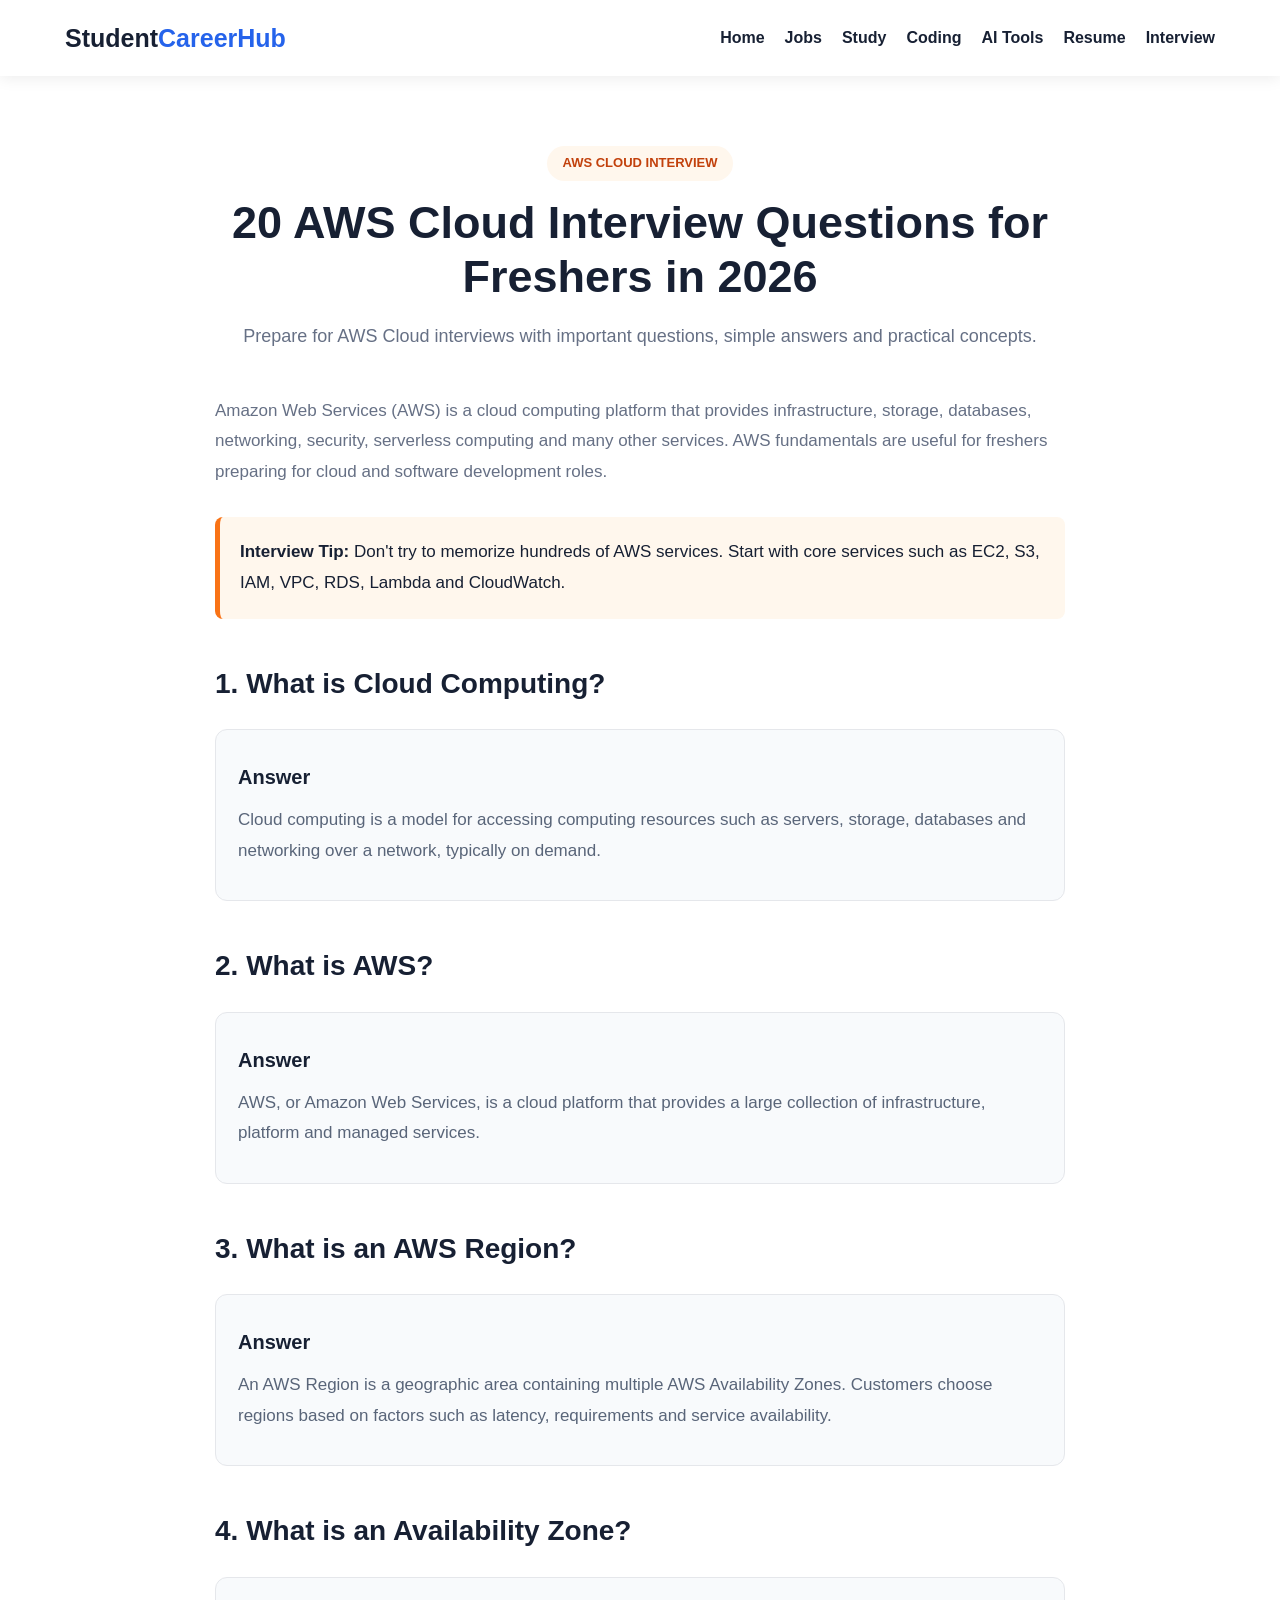
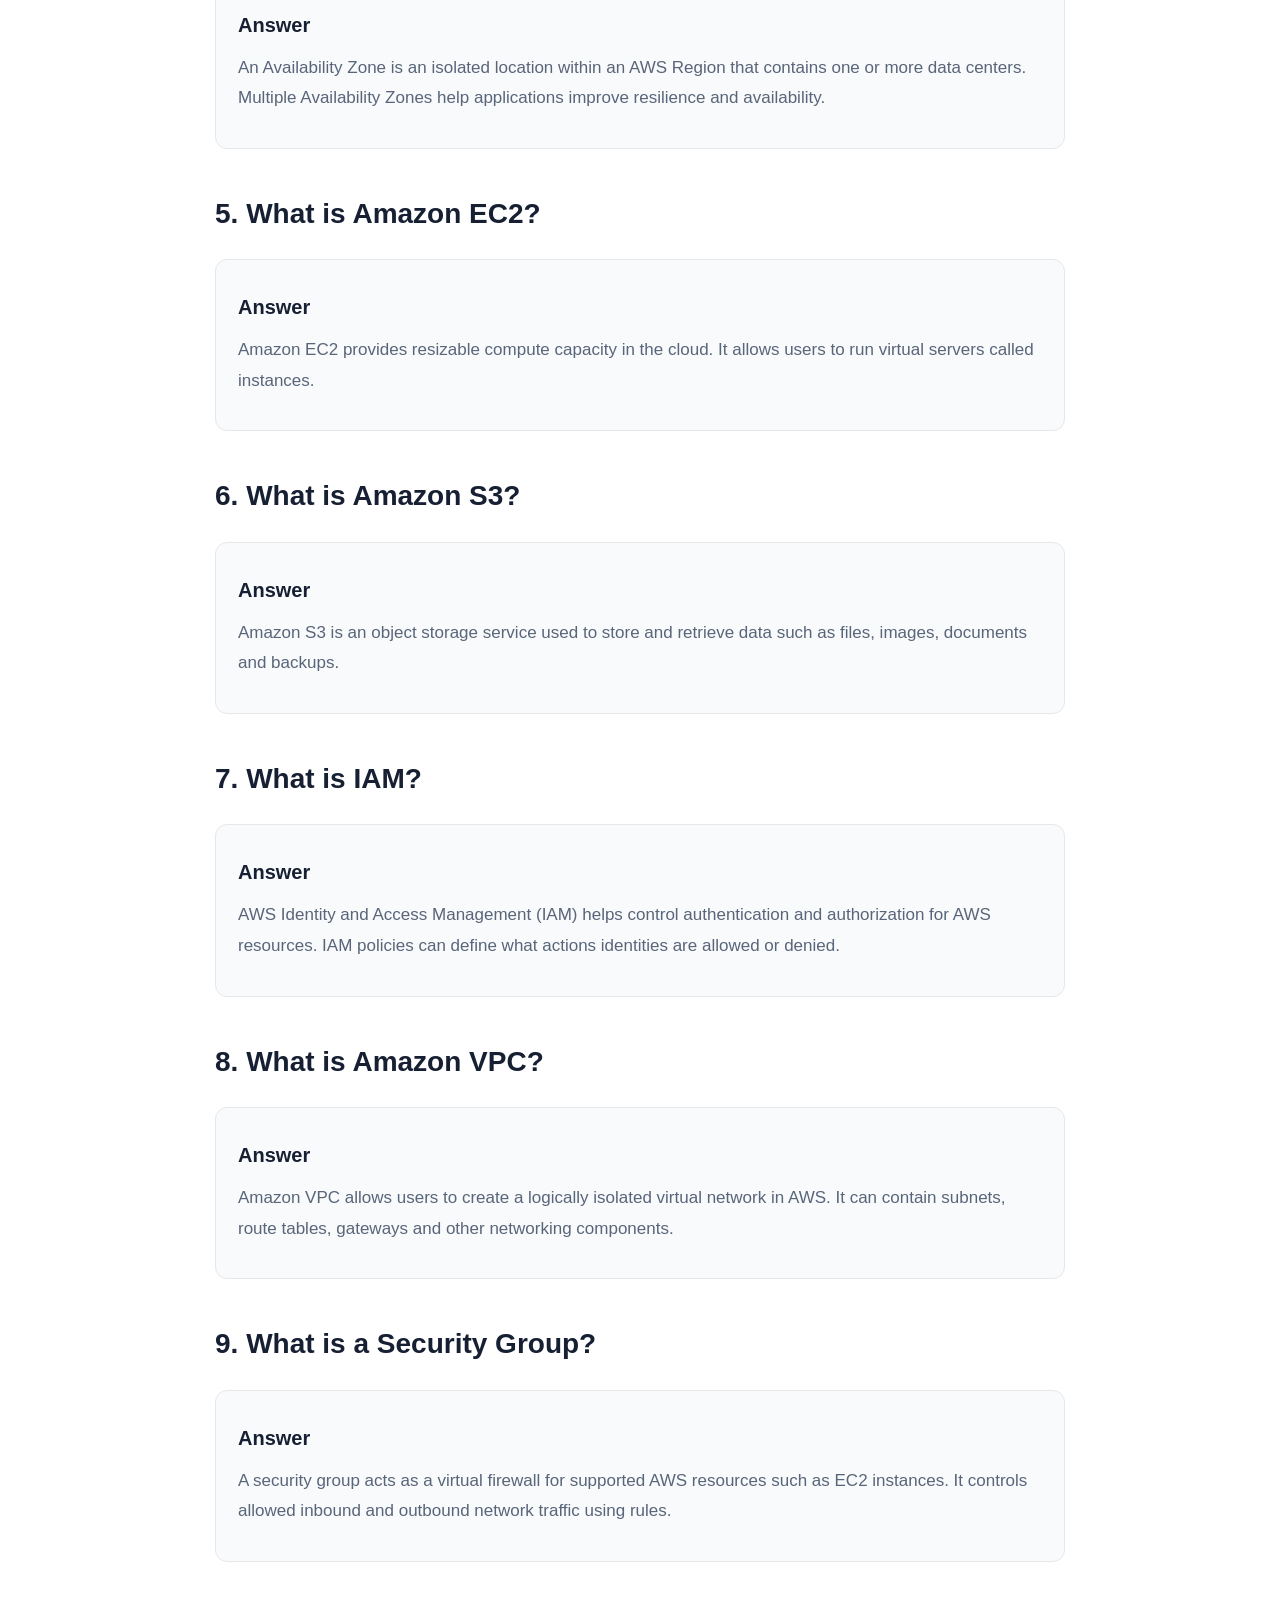
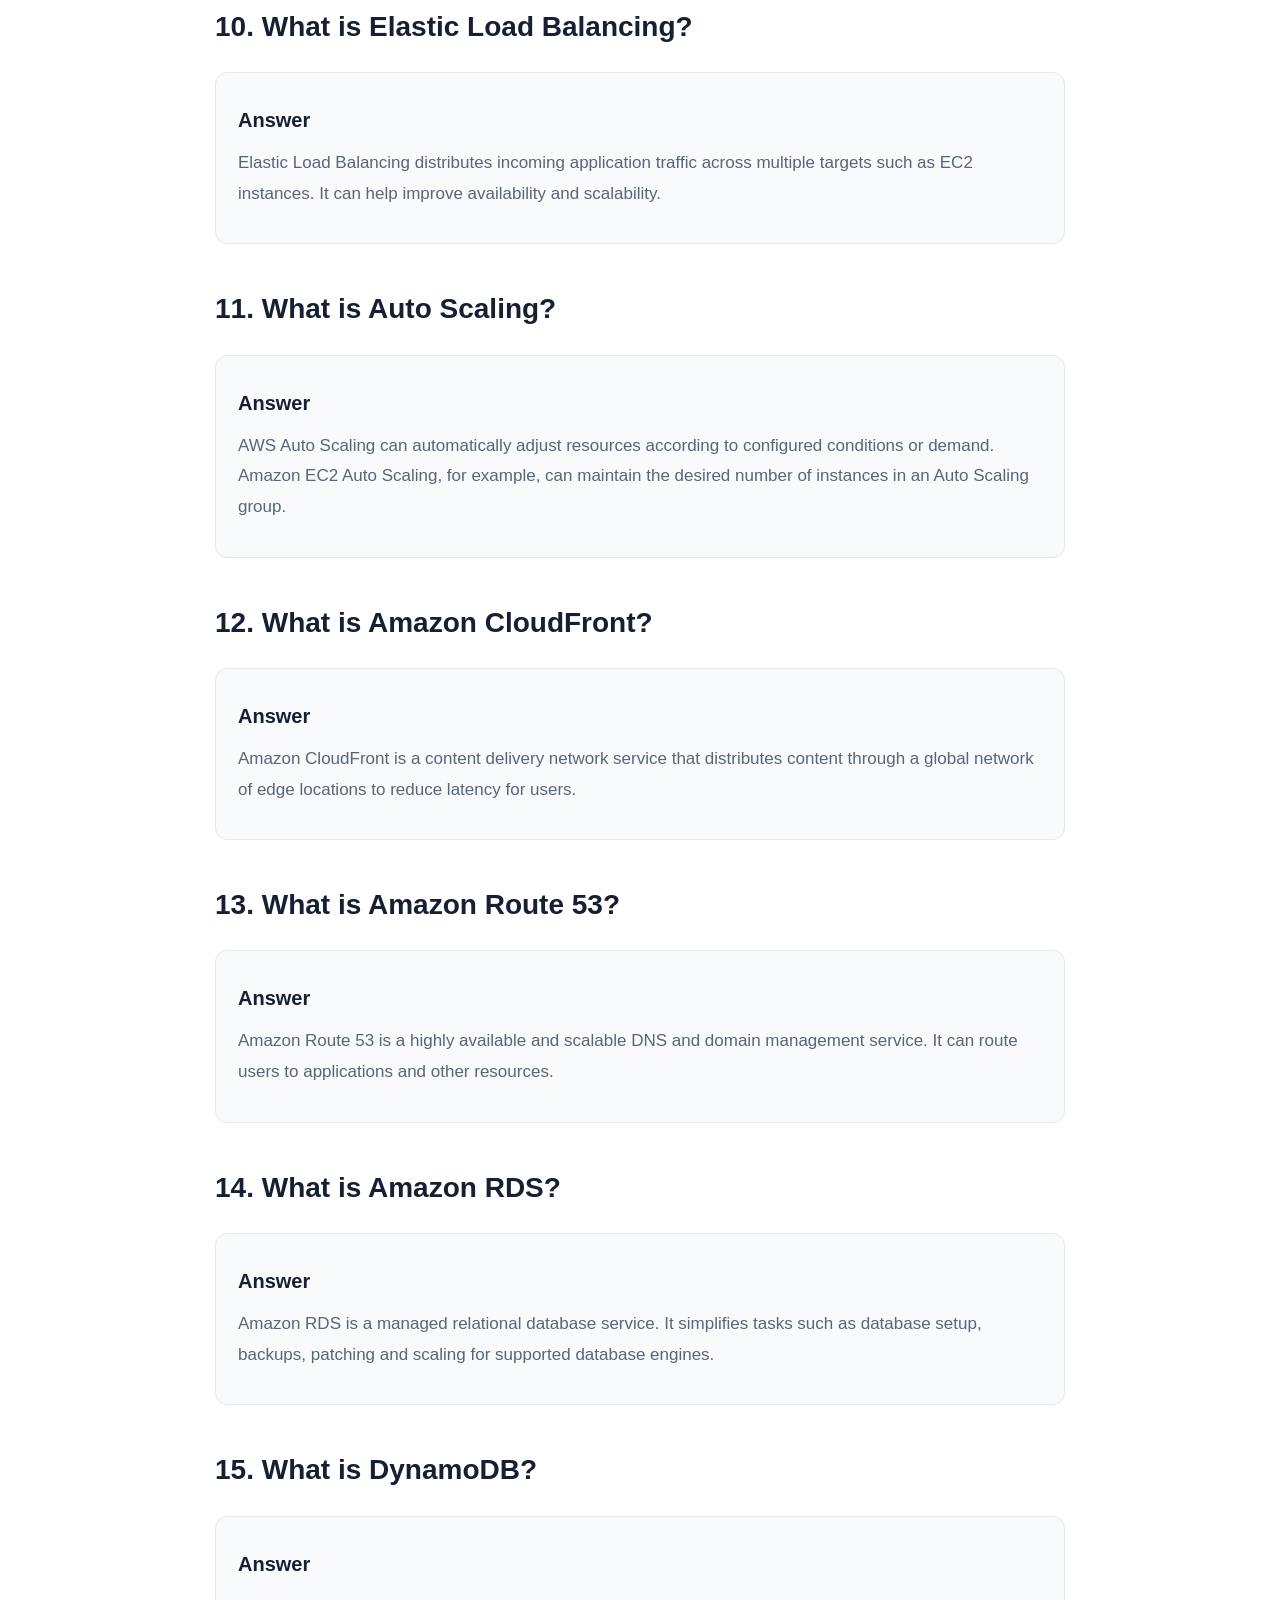
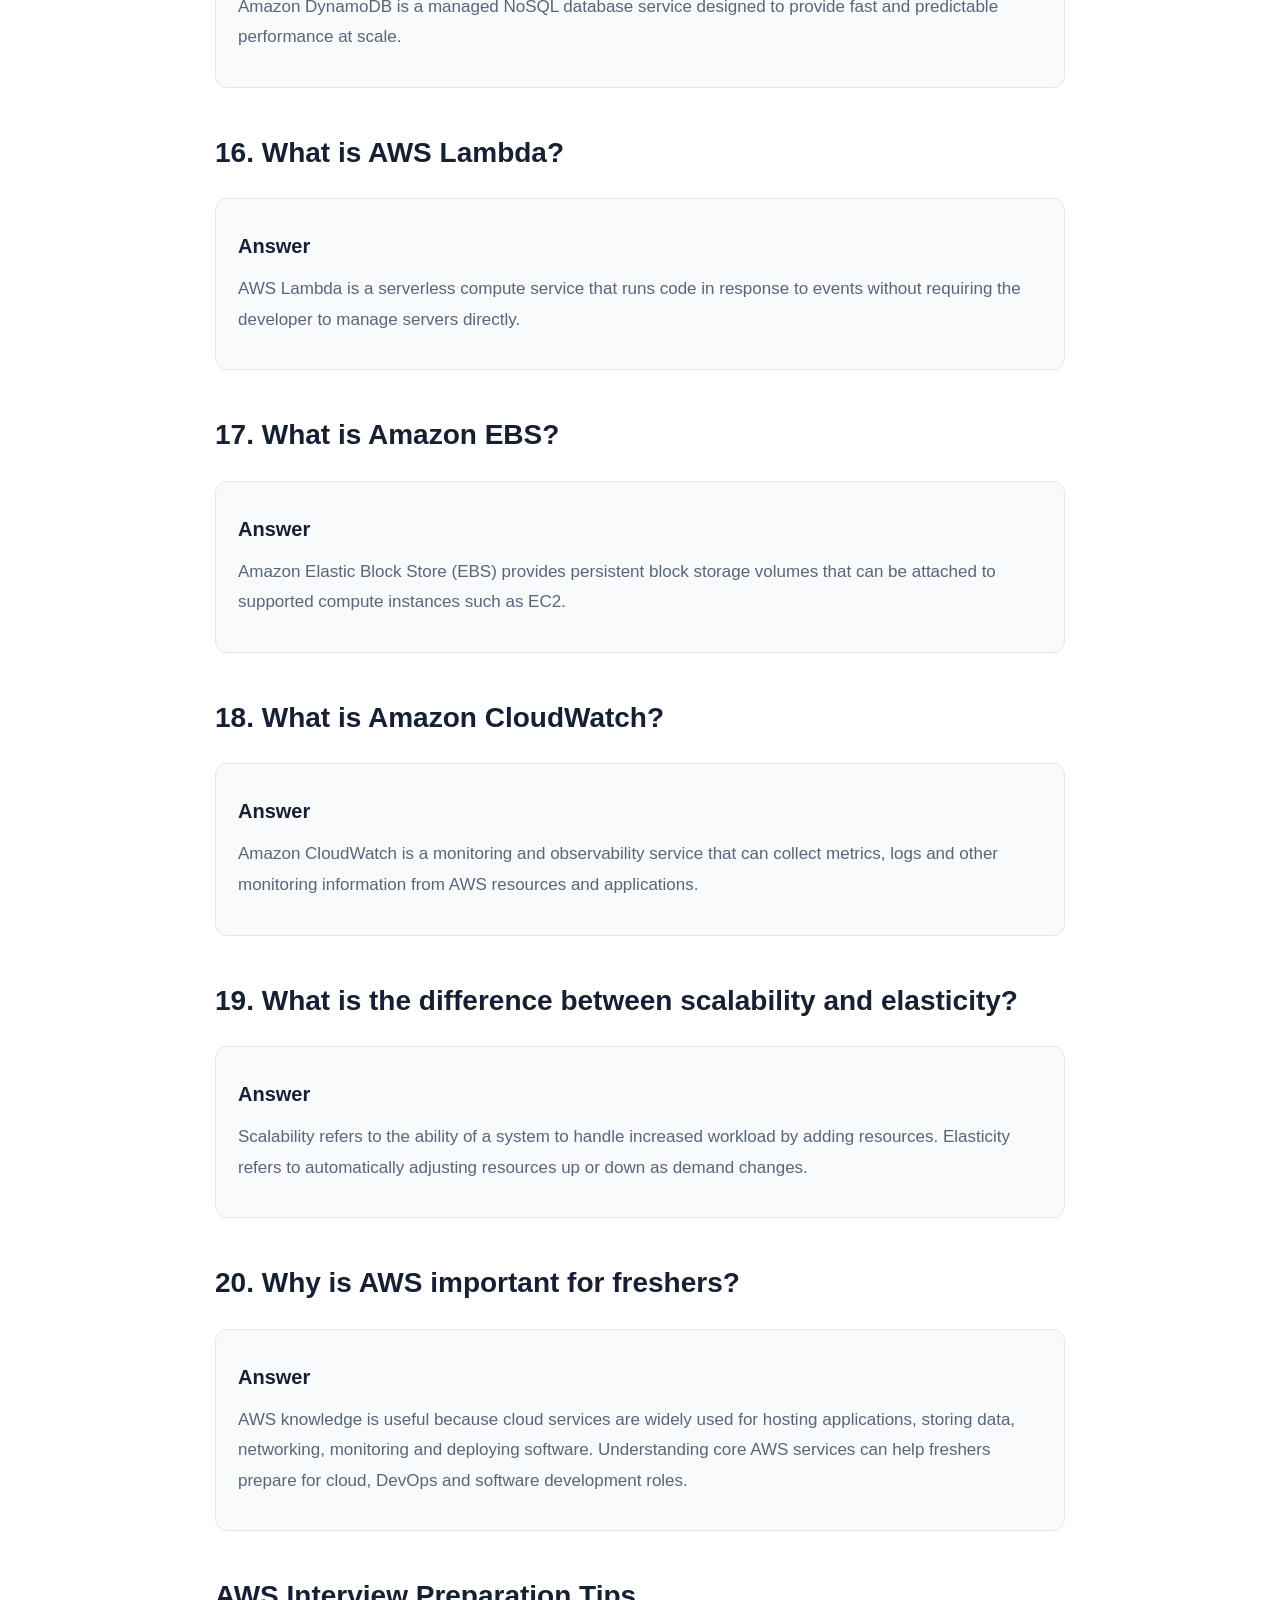
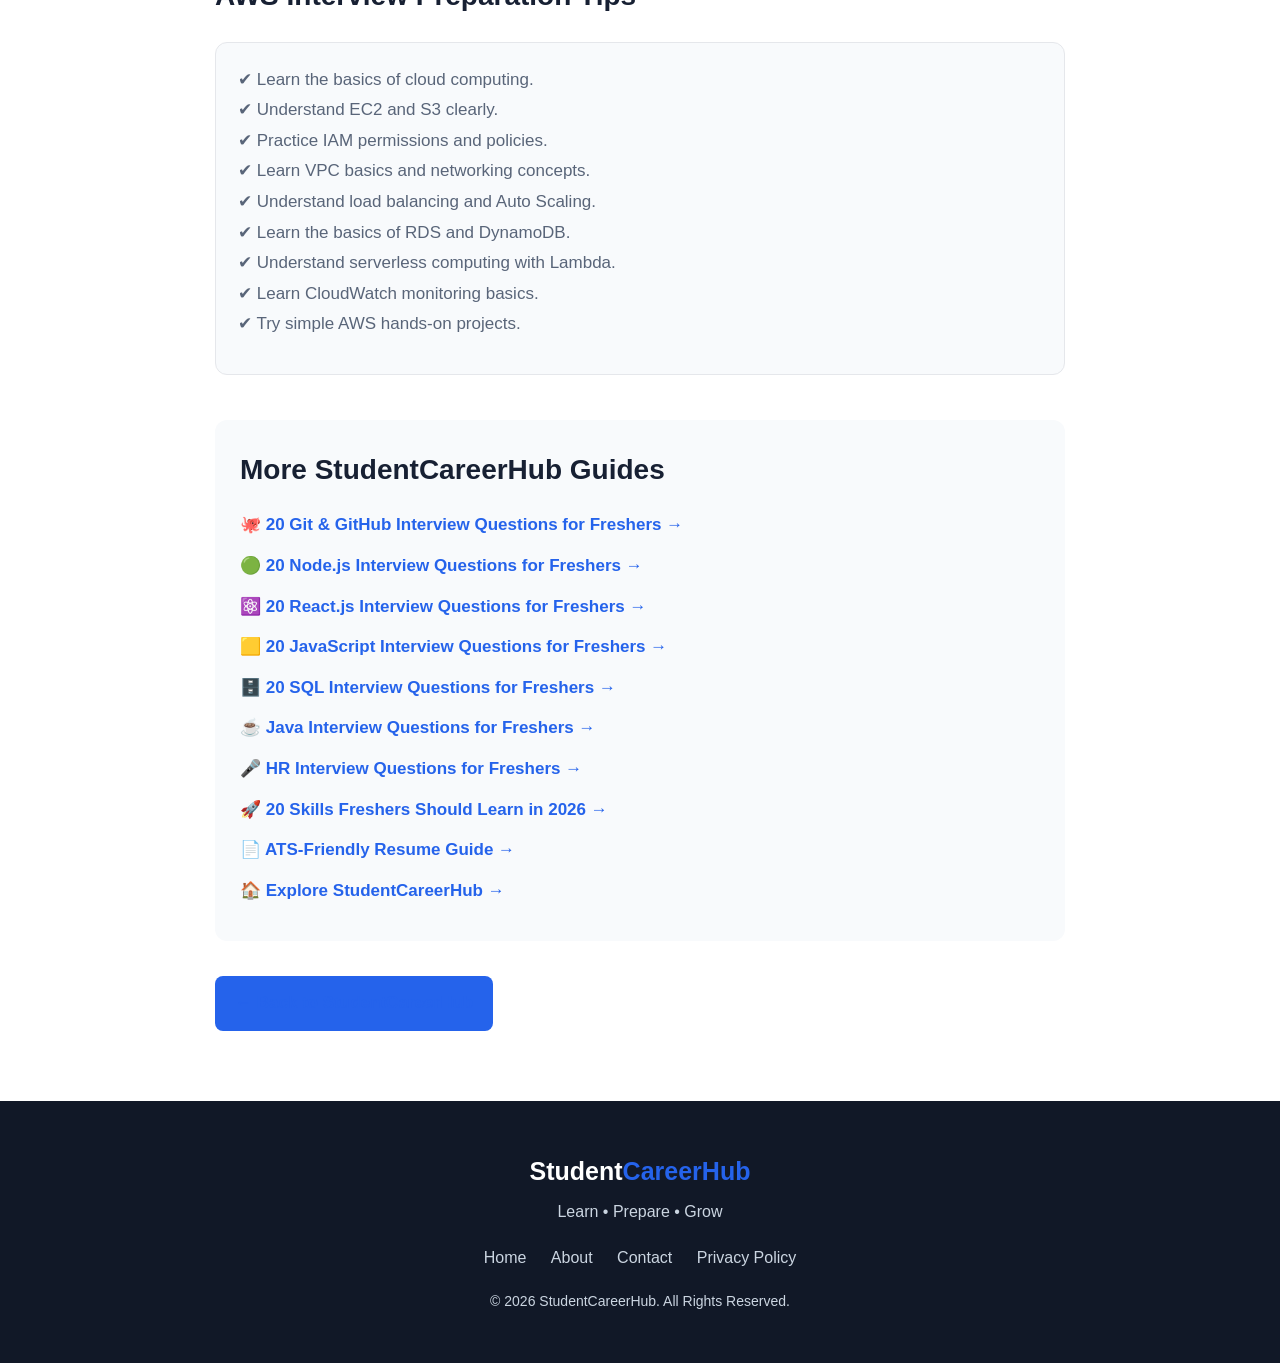
==== aws-cloud-interview-questions-2026.html @ 0cf38ac0 "Add files via upload" ====
<!DOCTYPE html>
<html lang="en">

<head>

    <meta charset="UTF-8">

    <meta name="viewport" content="width=device-width, initial-scale=1.0">

    <title>20 AWS Cloud Interview Questions for Freshers in 2026 | StudentCareerHub</title>

    <meta name="description"
        content="Prepare for AWS Cloud interviews with 20 important AWS interview questions and simple answers for freshers in 2026. Learn EC2, S3, IAM, VPC, Lambda, RDS, CloudWatch and more.">

    <meta name="keywords"
        content="AWS interview questions for freshers, AWS Cloud interview questions 2026, AWS questions and answers, EC2 interview questions, S3 interview questions">

    <meta name="author" content="StudentCareerHub">

    <meta name="robots" content="index, follow">

    <link rel="canonical"
        href="https://dwivediayush662-lang.github.io/studentcareerhub/aws-cloud-interview-questions-2026.html">

    <link rel="stylesheet" href="style.css">

    <style>

        .article-page {
            max-width: 900px;
            margin: auto;
            padding: 70px 25px;
        }

        .article-header {
            text-align: center;
            margin-bottom: 45px;
        }

        .article-category {
            display: inline-block;
            background: #fff7ed;
            color: #c2410c;
            padding: 7px 15px;
            border-radius: 50px;
            font-weight: 700;
            font-size: 13px;
            margin-bottom: 15px;
        }

        .article-header h1 {
            font-size: 45px;
            line-height: 1.2;
            margin-bottom: 18px;
        }

        .article-header p {
            color: #667085;
            font-size: 18px;
        }

        .article-content {
            font-size: 17px;
            line-height: 1.8;
        }

        .article-content h2 {
            font-size: 28px;
            margin-top: 40px;
            margin-bottom: 15px;
        }

        .question {
            background: #f8fafc;
            border: 1px solid #e5e7eb;
            border-radius: 12px;
            padding: 22px;
            margin: 20px 0;
        }

        .question h3 {
            color: #172033;
            margin-bottom: 10px;
        }

        .question p {
            color: #596579;
        }

        .tip-box {
            background: #fff7ed;
            border-left: 5px solid #f97316;
            padding: 20px;
            margin: 30px 0;
            border-radius: 8px;
        }

        .related-links {
            background: #f8fafc;
            padding: 25px;
            border-radius: 12px;
            margin-top: 45px;
        }

        .related-links h2 {
            margin-top: 0;
        }

        .related-links a {
            display: block;
            margin: 10px 0;
            color: #2563eb;
            font-weight: 600;
            text-decoration: none;
        }

        .back-button {
            display: inline-block;
            margin-top: 35px;
            padding: 12px 20px;
            background: #2563eb;
            color: white;
            text-decoration: none;
            border-radius: 8px;
            font-weight: 700;
        }

        @media (max-width: 600px) {

            .article-header h1 {
                font-size: 32px;
            }

            .article-content {
                font-size: 16px;
            }

        }

    </style>

</head>


<body>


<header>

    <nav class="navbar">

        <div class="logo">
            Student<span>CareerHub</span>
        </div>

        <ul class="nav-links">

            <li>
                <a href="index.html">Home</a>
            </li>

            <li>
                <a href="index.html#jobs">Jobs</a>
            </li>

            <li>
                <a href="index.html#study">Study</a>
            </li>

            <li>
                <a href="index.html#coding">Coding</a>
            </li>

            <li>
                <a href="index.html#ai">AI Tools</a>
            </li>

            <li>
                <a href="index.html#resume">Resume</a>
            </li>

            <li>
                <a href="index.html#interview">Interview</a>
            </li>

        </ul>

    </nav>

</header>



<main class="article-page">


    <div class="article-header">

        <span class="article-category">
            AWS CLOUD INTERVIEW
        </span>

        <h1>
            20 AWS Cloud Interview Questions for Freshers in 2026
        </h1>

        <p>
            Prepare for AWS Cloud interviews with important
            questions, simple answers and practical concepts.
        </p>

    </div>



    <div class="article-content">


        <p>
            Amazon Web Services (AWS) is a cloud computing platform
            that provides infrastructure, storage, databases,
            networking, security, serverless computing and many
            other services. AWS fundamentals are useful for freshers
            preparing for cloud and software development roles.
        </p>


        <div class="tip-box">

            <strong>Interview Tip:</strong>

            Don't try to memorize hundreds of AWS services.
            Start with core services such as EC2, S3, IAM, VPC,
            RDS, Lambda and CloudWatch.

        </div>



        <h2>1. What is Cloud Computing?</h2>

        <div class="question">

            <h3>Answer</h3>

            <p>
                Cloud computing is a model for accessing computing
                resources such as servers, storage, databases and
                networking over a network, typically on demand.
            </p>

        </div>



        <h2>2. What is AWS?</h2>

        <div class="question">

            <h3>Answer</h3>

            <p>
                AWS, or Amazon Web Services, is a cloud platform
                that provides a large collection of infrastructure,
                platform and managed services.
            </p>

        </div>



        <h2>3. What is an AWS Region?</h2>

        <div class="question">

            <h3>Answer</h3>

            <p>
                An AWS Region is a geographic area containing
                multiple AWS Availability Zones. Customers choose
                regions based on factors such as latency,
                requirements and service availability.
            </p>

        </div>



        <h2>4. What is an Availability Zone?</h2>

        <div class="question">

            <h3>Answer</h3>

            <p>
                An Availability Zone is an isolated location within
                an AWS Region that contains one or more data centers.
                Multiple Availability Zones help applications improve
                resilience and availability.
            </p>

        </div>



        <h2>5. What is Amazon EC2?</h2>

        <div class="question">

            <h3>Answer</h3>

            <p>
                Amazon EC2 provides resizable compute capacity in
                the cloud. It allows users to run virtual servers
                called instances.
            </p>

        </div>



        <h2>6. What is Amazon S3?</h2>

        <div class="question">

            <h3>Answer</h3>

            <p>
                Amazon S3 is an object storage service used to store
                and retrieve data such as files, images, documents
                and backups.
            </p>

        </div>



        <h2>7. What is IAM?</h2>

        <div class="question">

            <h3>Answer</h3>

            <p>
                AWS Identity and Access Management (IAM) helps
                control authentication and authorization for AWS
                resources. IAM policies can define what actions
                identities are allowed or denied.
            </p>

        </div>



        <h2>8. What is Amazon VPC?</h2>

        <div class="question">

            <h3>Answer</h3>

            <p>
                Amazon VPC allows users to create a logically
                isolated virtual network in AWS. It can contain
                subnets, route tables, gateways and other networking
                components.
            </p>

        </div>



        <h2>9. What is a Security Group?</h2>

        <div class="question">

            <h3>Answer</h3>

            <p>
                A security group acts as a virtual firewall for
                supported AWS resources such as EC2 instances.
                It controls allowed inbound and outbound network
                traffic using rules.
            </p>

        </div>



        <h2>10. What is Elastic Load Balancing?</h2>

        <div class="question">

            <h3>Answer</h3>

            <p>
                Elastic Load Balancing distributes incoming
                application traffic across multiple targets such
                as EC2 instances. It can help improve availability
                and scalability.
            </p>

        </div>



        <h2>11. What is Auto Scaling?</h2>

        <div class="question">

            <h3>Answer</h3>

            <p>
                AWS Auto Scaling can automatically adjust resources
                according to configured conditions or demand.
                Amazon EC2 Auto Scaling, for example, can maintain
                the desired number of instances in an Auto Scaling
                group.
            </p>

        </div>



        <h2>12. What is Amazon CloudFront?</h2>

        <div class="question">

            <h3>Answer</h3>

            <p>
                Amazon CloudFront is a content delivery network
                service that distributes content through a global
                network of edge locations to reduce latency for
                users.
            </p>

        </div>



        <h2>13. What is Amazon Route 53?</h2>

        <div class="question">

            <h3>Answer</h3>

            <p>
                Amazon Route 53 is a highly available and scalable
                DNS and domain management service. It can route
                users to applications and other resources.
            </p>

        </div>



        <h2>14. What is Amazon RDS?</h2>

        <div class="question">

            <h3>Answer</h3>

            <p>
                Amazon RDS is a managed relational database service.
                It simplifies tasks such as database setup,
                backups, patching and scaling for supported database
                engines.
            </p>

        </div>



        <h2>15. What is DynamoDB?</h2>

        <div class="question">

            <h3>Answer</h3>

            <p>
                Amazon DynamoDB is a managed NoSQL database service
                designed to provide fast and predictable performance
                at scale.
            </p>

        </div>



        <h2>16. What is AWS Lambda?</h2>

        <div class="question">

            <h3>Answer</h3>

            <p>
                AWS Lambda is a serverless compute service that runs
                code in response to events without requiring the
                developer to manage servers directly.
            </p>

        </div>



        <h2>17. What is Amazon EBS?</h2>

        <div class="question">

            <h3>Answer</h3>

            <p>
                Amazon Elastic Block Store (EBS) provides persistent
                block storage volumes that can be attached to
                supported compute instances such as EC2.
            </p>

        </div>



        <h2>18. What is Amazon CloudWatch?</h2>

        <div class="question">

            <h3>Answer</h3>

            <p>
                Amazon CloudWatch is a monitoring and observability
                service that can collect metrics, logs and other
                monitoring information from AWS resources and
                applications.
            </p>

        </div>



        <h2>19. What is the difference between scalability and elasticity?</h2>

        <div class="question">

            <h3>Answer</h3>

            <p>
                Scalability refers to the ability of a system to
                handle increased workload by adding resources.
                Elasticity refers to automatically adjusting
                resources up or down as demand changes.
            </p>

        </div>



        <h2>20. Why is AWS important for freshers?</h2>

        <div class="question">

            <h3>Answer</h3>

            <p>
                AWS knowledge is useful because cloud services are
                widely used for hosting applications, storing data,
                networking, monitoring and deploying software.
                Understanding core AWS services can help freshers
                prepare for cloud, DevOps and software development
                roles.
            </p>

        </div>



        <h2>AWS Interview Preparation Tips</h2>

        <div class="question">

            <p>
                ✔ Learn the basics of cloud computing.<br>
                ✔ Understand EC2 and S3 clearly.<br>
                ✔ Practice IAM permissions and policies.<br>
                ✔ Learn VPC basics and networking concepts.<br>
                ✔ Understand load balancing and Auto Scaling.<br>
                ✔ Learn the basics of RDS and DynamoDB.<br>
                ✔ Understand serverless computing with Lambda.<br>
                ✔ Learn CloudWatch monitoring basics.<br>
                ✔ Try simple AWS hands-on projects.
            </p>

        </div>



        <div class="related-links">

            <h2>More StudentCareerHub Guides</h2>

            <a href="git-github-interview-questions-2026.html">
                🐙 20 Git & GitHub Interview Questions for Freshers →
            </a>

            <a href="nodejs-interview-questions-2026.html">
                🟢 20 Node.js Interview Questions for Freshers →
            </a>

            <a href="reactjs-interview-questions-2026.html">
                ⚛️ 20 React.js Interview Questions for Freshers →
            </a>

            <a href="javascript-interview-questions-2026.html">
                🟨 20 JavaScript Interview Questions for Freshers →
            </a>

            <a href="sql-interview-questions-2026.html">
                🗄️ 20 SQL Interview Questions for Freshers →
            </a>

            <a href="java-interview-questions.html">
                ☕ Java Interview Questions for Freshers →
            </a>

            <a href="hr-interview-questions.html">
                🎤 HR Interview Questions for Freshers →
            </a>

            <a href="skills-for-freshers-2026.html">
                🚀 20 Skills Freshers Should Learn in 2026 →
            </a>

            <a href="ats-friendly-resume.html">
                📄 ATS-Friendly Resume Guide →
            </a>

            <a href="index.html">
                🏠 Explore StudentCareerHub →
            </a>

        </div>



        <a href="index.html" class="back-button">
            ← Back to StudentCareerHub
        </a>


    </div>

</main>



<footer>

    <div class="footer-logo">
        Student<span>CareerHub</span>
    </div>

    <p>
        Learn • Prepare • Grow
    </p>

    <div class="footer-links">

        <a href="index.html">Home</a>

        <a href="#">About</a>

        <a href="#">Contact</a>

        <a href="#">Privacy Policy</a>

    </div>

    <p class="copyright">
        © 2026 StudentCareerHub. All Rights Reserved.
    </p>

</footer>


</body>

</html>
---- style.css ----
* {
    margin: 0;
    padding: 0;
    box-sizing: border-box;
}

html {
    scroll-behavior: smooth;
}

body {
    font-family: Arial, Helvetica, sans-serif;
    color: #172033;
    background: #ffffff;
    line-height: 1.6;
}


/* ================= NAVBAR ================= */

header {
    position: sticky;
    top: 0;
    z-index: 1000;

    background: #ffffff;

    box-shadow: 0 2px 15px rgba(0, 0, 0, 0.08);
}

.navbar {
    max-width: 1200px;
    margin: auto;

    padding: 18px 25px;

    display: flex;
    justify-content: space-between;
    align-items: center;
}

.logo {
    font-size: 25px;
    font-weight: 800;
}

.logo span,
.footer-logo span {
    color: #2563eb;
}

.nav-links {
    display: flex;
    list-style: none;
    gap: 20px;
}

.nav-links a {
    text-decoration: none;
    color: #172033;
    font-weight: 600;

    transition: 0.3s;
}

.nav-links a:hover {
    color: #2563eb;
}


/* ================= HERO ================= */

.hero {
    min-height: 650px;

    display: flex;
    justify-content: center;
    align-items: center;

    text-align: center;

    padding: 80px 20px;

    background:
        linear-gradient(
            135deg,
            #eff6ff,
            #ffffff,
            #eef2ff
        );
}

.hero-content {
    max-width: 850px;
}

.badge {
    display: inline-block;

    padding: 8px 16px;

    border-radius: 50px;

    background: #dbeafe;

    color: #1d4ed8;

    font-weight: 700;

    margin-bottom: 20px;
}

.hero h1 {
    font-size: 60px;
    line-height: 1.1;

    margin-bottom: 25px;
}

.hero h1 span {
    color: #2563eb;
}

.hero-content > p {
    font-size: 19px;

    color: #5f6b7a;

    max-width: 700px;

    margin: auto;
}


/* ================= SEARCH ================= */

.search-box {
    max-width: 650px;

    margin: 35px auto 20px;

    display: flex;

    background: white;

    padding: 7px;

    border-radius: 10px;

    box-shadow: 0 10px 30px rgba(0, 0, 0, 0.1);
}

.search-box input {
    flex: 1;

    border: none;

    outline: none;

    padding: 15px;

    font-size: 16px;
}

.search-box button {
    border: none;

    background: #2563eb;

    color: white;

    padding: 0 22px;

    border-radius: 7px;

    font-weight: 700;

    cursor: pointer;
}


/* ================= BUTTONS ================= */

.hero-buttons {
    margin-top: 20px;
}

.btn {
    display: inline-block;

    padding: 14px 25px;

    margin: 5px;

    border-radius: 8px;

    text-decoration: none;

    font-weight: 700;
}

.primary {
    background: #2563eb;
    color: white;
}

.secondary {
    border: 2px solid #2563eb;
    color: #2563eb;
}


/* ================= CATEGORIES ================= */

.categories {
    max-width: 1200px;

    margin: auto;

    padding: 80px 25px;
}

.categories h2,
.section-heading h2 {
    font-size: 36px;

    margin-bottom: 10px;
}

.section-description,
.section-heading p {
    color: #667085;

    margin-bottom: 40px;
}

.category-grid {
    display: grid;

    grid-template-columns: repeat(3, 1fr);

    gap: 25px;
}

.category-card {
    padding: 30px;

    border: 1px solid #e5e7eb;

    border-radius: 15px;

    background: white;

    transition: 0.3s;
}

.category-card:hover {
    transform: translateY(-7px);

    box-shadow:
        0 15px 35px rgba(0, 0, 0, 0.08);
}

.icon {
    font-size: 42px;

    margin-bottom: 15px;
}

.category-card h3 {
    font-size: 21px;

    margin-bottom: 10px;
}

.category-card p {
    color: #667085;

    margin-bottom: 15px;
}

.category-card a,
.article-content a {
    color: #2563eb;

    text-decoration: none;

    font-weight: 700;
}


/* ================= ARTICLES ================= */

.latest {
    padding: 80px 25px;

    background: #f8fafc;
}

.section-heading {
    text-align: center;

    max-width: 800px;

    margin: auto;
}

.article-grid {
    max-width: 1100px;

    margin: 40px auto 0;

    display: grid;

    grid-template-columns: repeat(2, 1fr);

    gap: 25px;
}

.article-card {
    display: flex;

    gap: 20px;

    padding: 25px;

    background: white;

    border: 1px solid #e5e7eb;

    border-radius: 14px;

    transition: 0.3s;
}

.article-card:hover {
    transform: translateY(-5px);

    box-shadow: 0 12px 30px rgba(0, 0, 0, 0.08);
}

.article-icon {
    font-size: 40px;
}

.article-content span {
    font-size: 12px;

    font-weight: 800;

    color: #2563eb;
}

.article-content h3 {
    margin: 7px 0;

    font-size: 20px;
}

.article-content p {
    color: #667085;

    margin-bottom: 12px;
}


/* ================= CONTENT ================= */

.content-section {
    min-height: 300px;

    padding: 80px 25px;

    display: flex;

    align-items: center;

    justify-content: center;
}

.content-section.light {
    background: #f8fafc;
}


/* ================= FOOTER ================= */

footer {
    background: #111827;

    color: white;

    text-align: center;

    padding: 50px 20px;
}

.footer-logo {
    font-size: 25px;

    font-weight: 800;

    margin-bottom: 8px;
}

footer p {
    color: #cbd5e1;
}

.footer-links {
    margin: 20px 0;
}

.footer-links a {
    color: #cbd5e1;

    text-decoration: none;

    margin: 0 10px;
}

.footer-links a:hover {
    color: white;
}

.copyright {
    font-size: 14px;
}


/* ================= MOBILE ================= */

@media (max-width: 900px) {

    .nav-links {
        display: none;
    }

    .hero h1 {
        font-size: 45px;
    }

    .category-grid {
        grid-template-columns: repeat(2, 1fr);
    }

    .article-grid {
        grid-template-columns: 1fr;
    }
}


@media (max-width: 600px) {

    .hero {
        min-height: 600px;
    }

    .hero h1 {
        font-size: 36px;
    }

    .hero-content > p {
        font-size: 16px;
    }

    .search-box {
        flex-direction: column;

        gap: 5px;
    }

    .search-box button {
        padding: 14px;
    }

    .category-grid {
        grid-template-columns: 1fr;
    }

    .categories h2,
    .section-heading h2 {
        font-size: 29px;
    }

    .article-card {
        flex-direction: column;
    }

    .footer-links a {
        display: block;

        margin: 8px;
    }
}
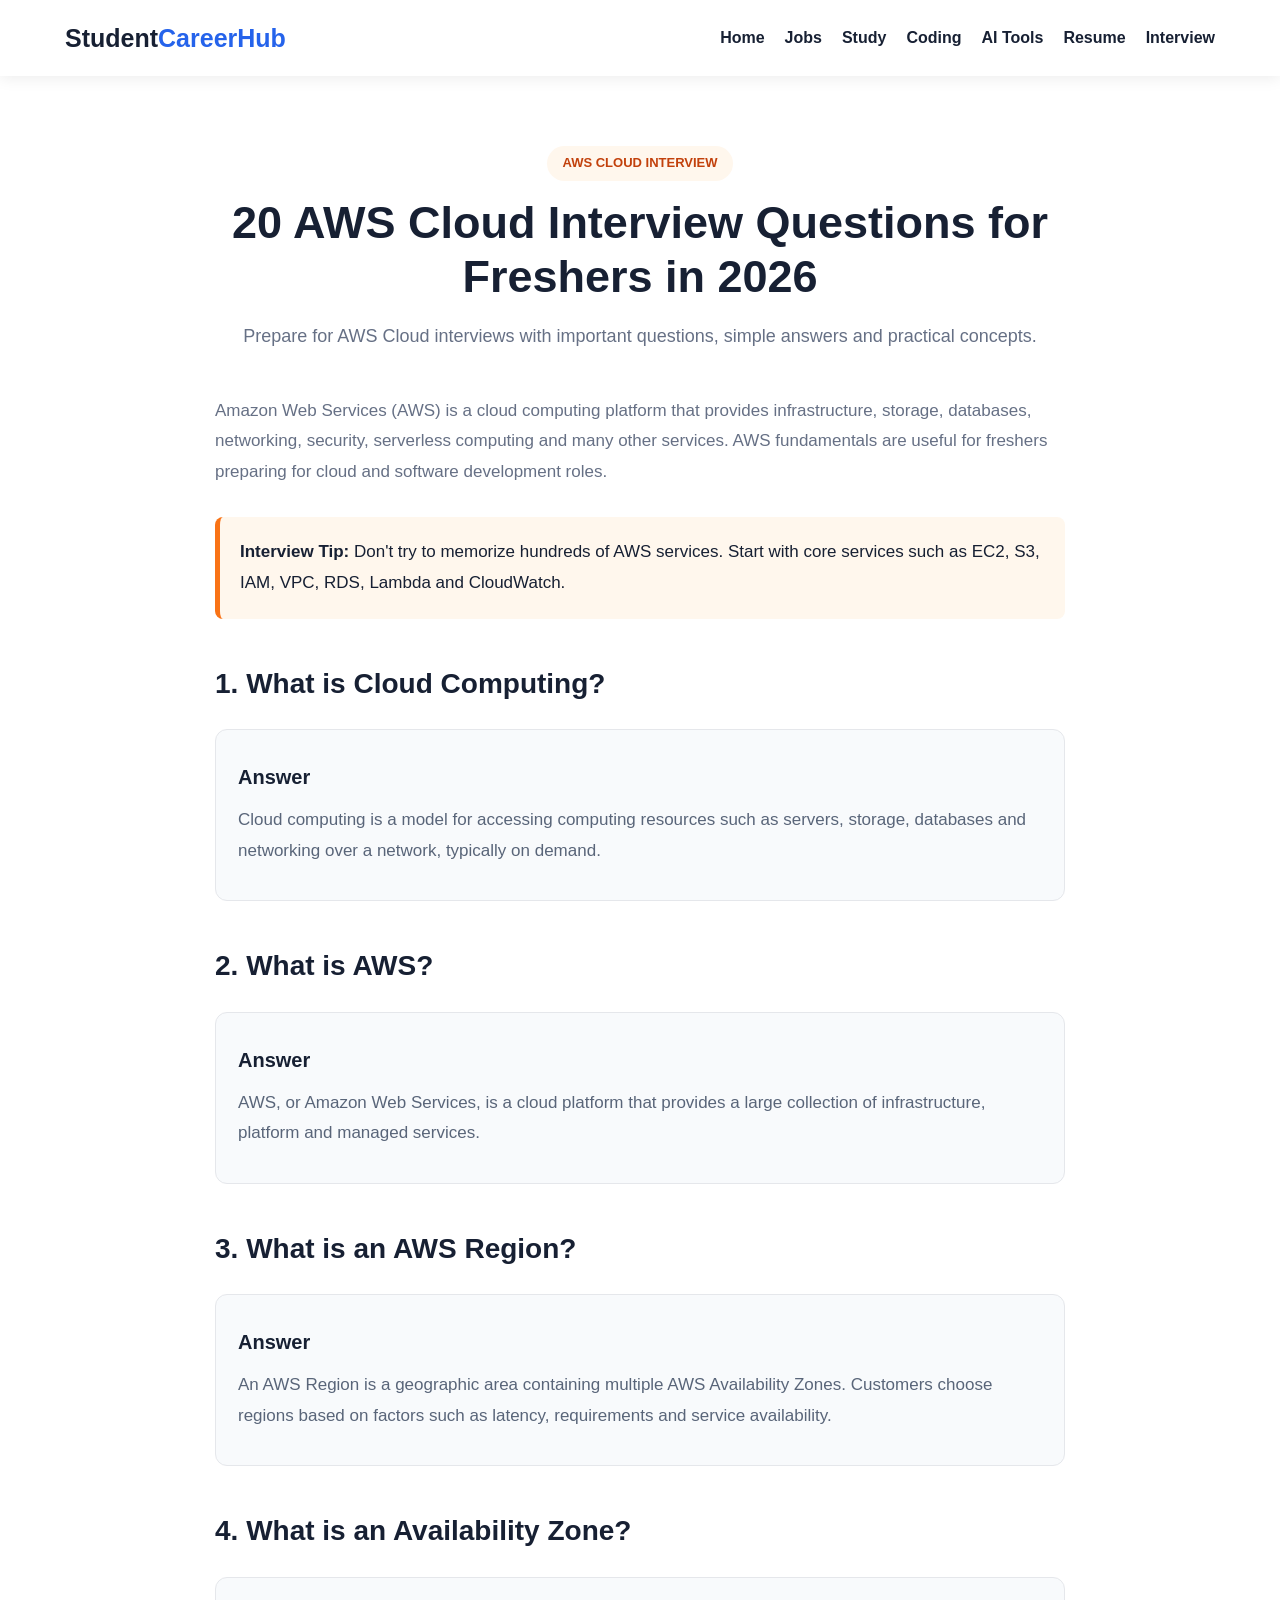
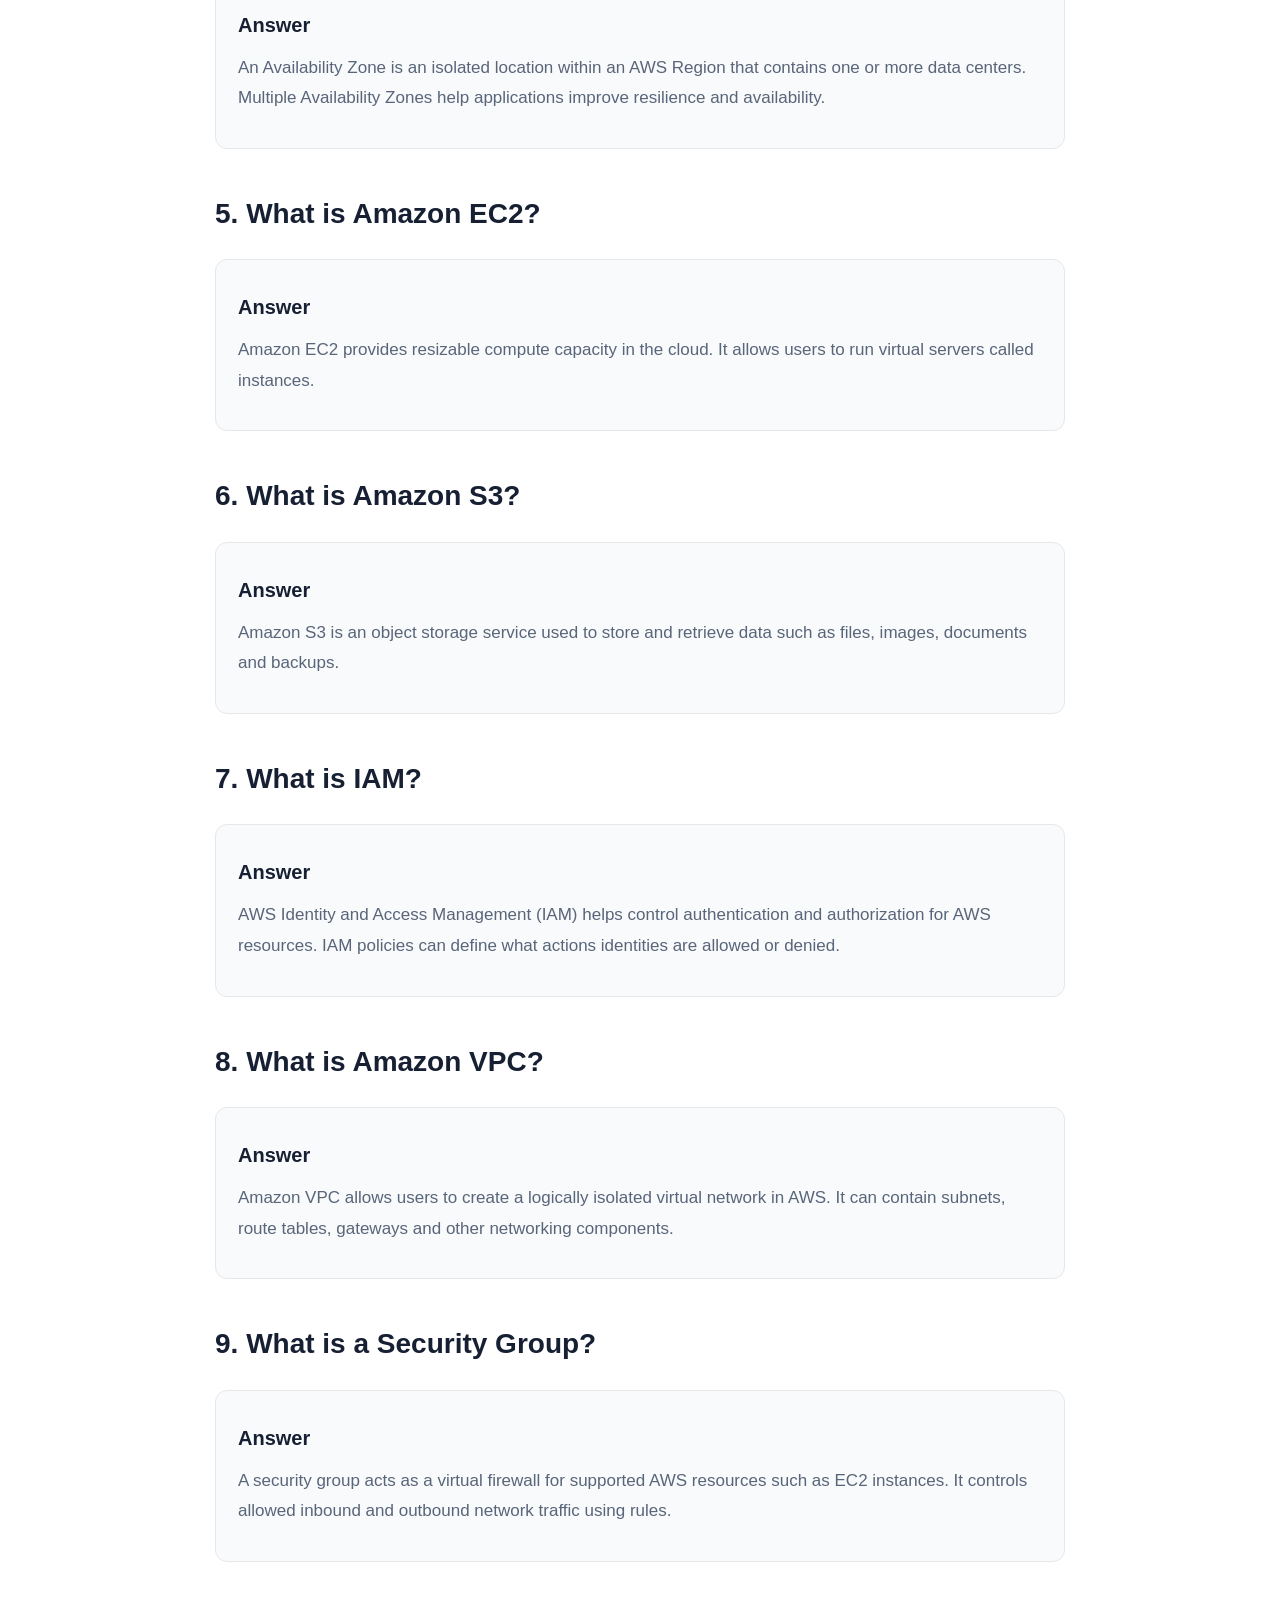
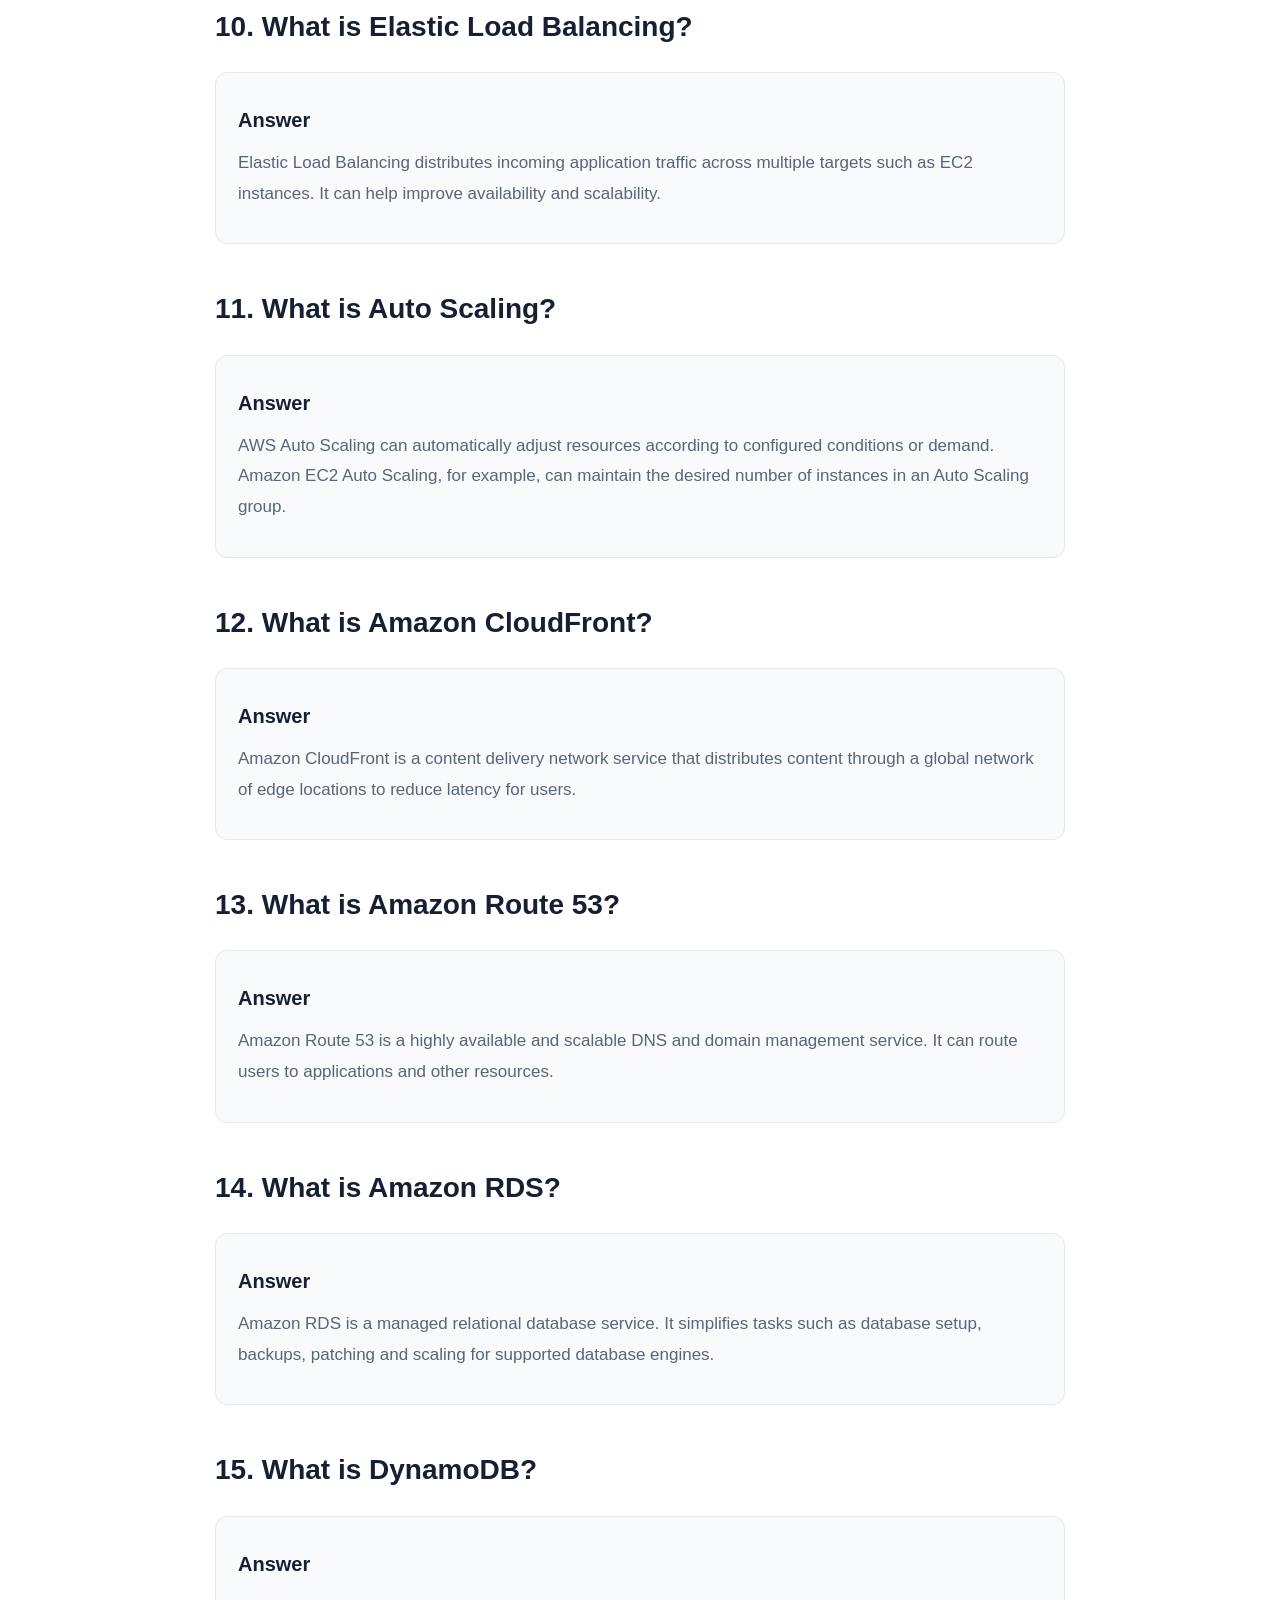
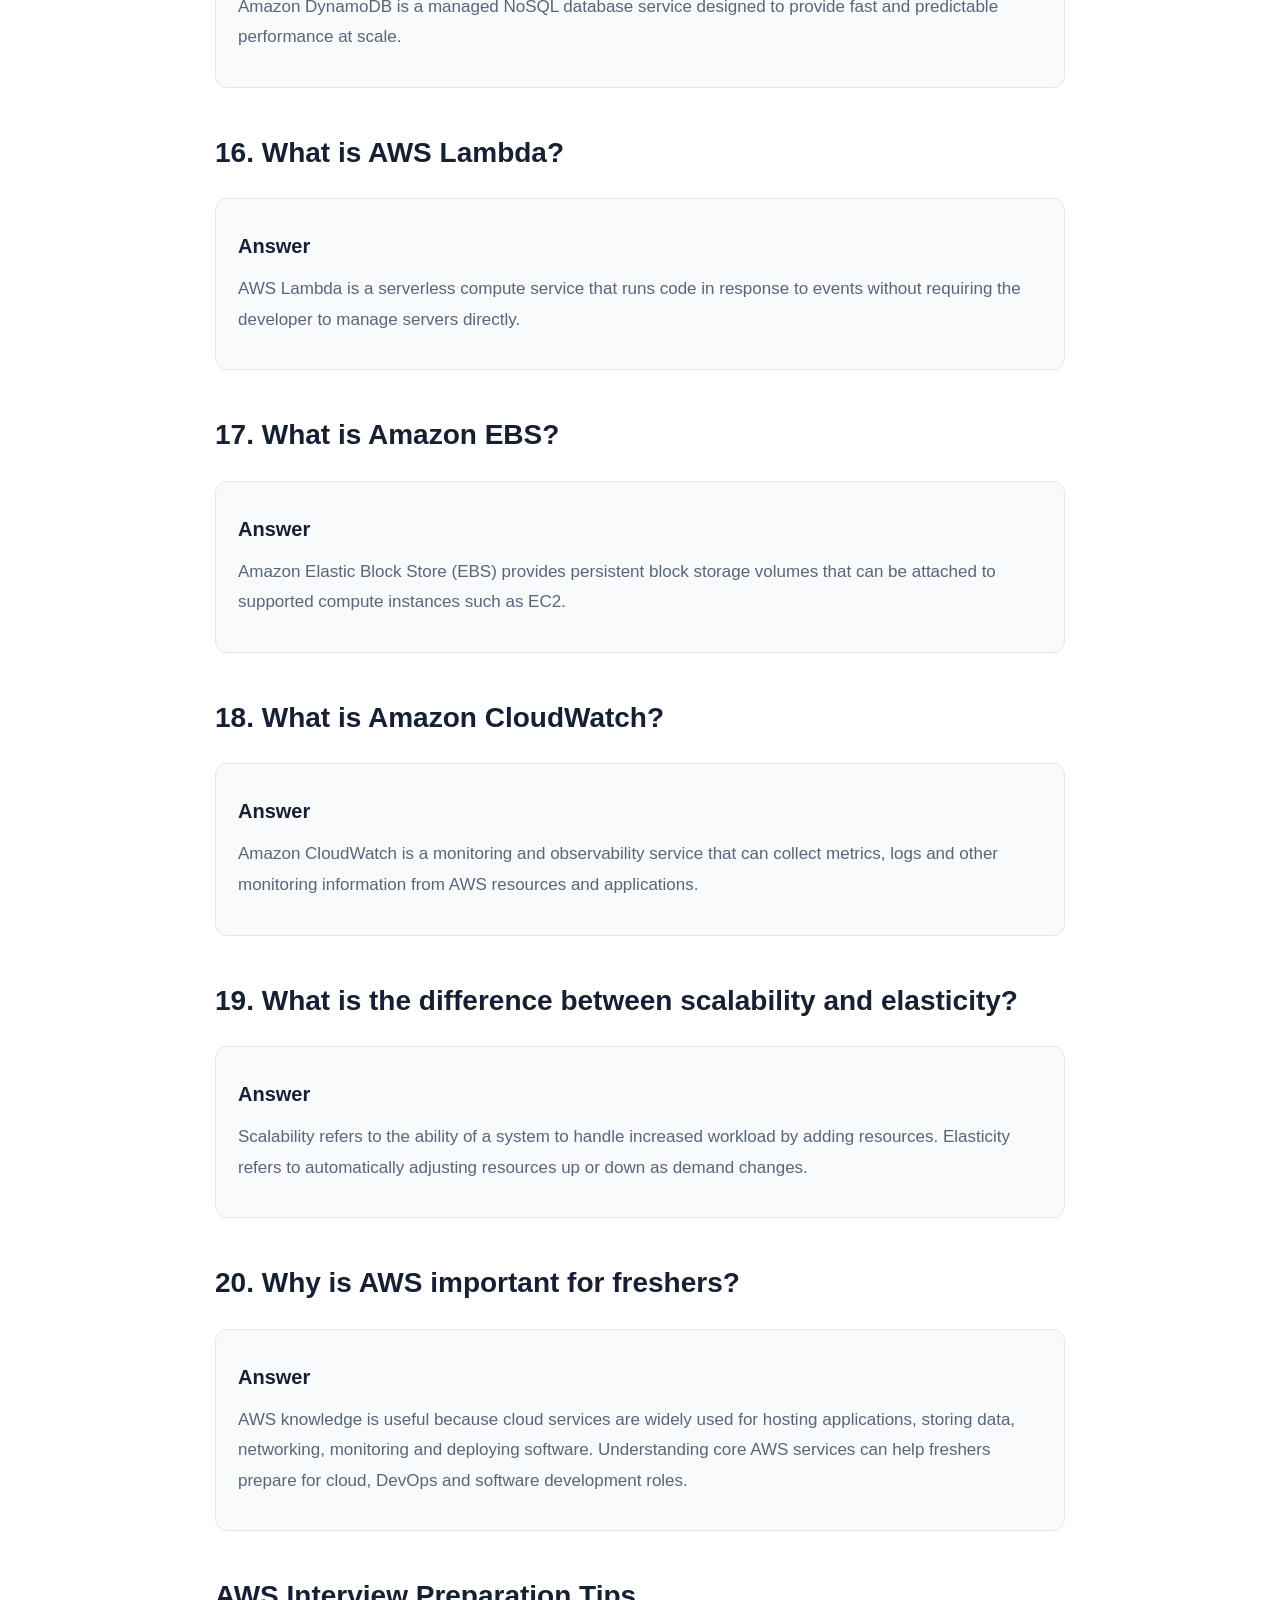
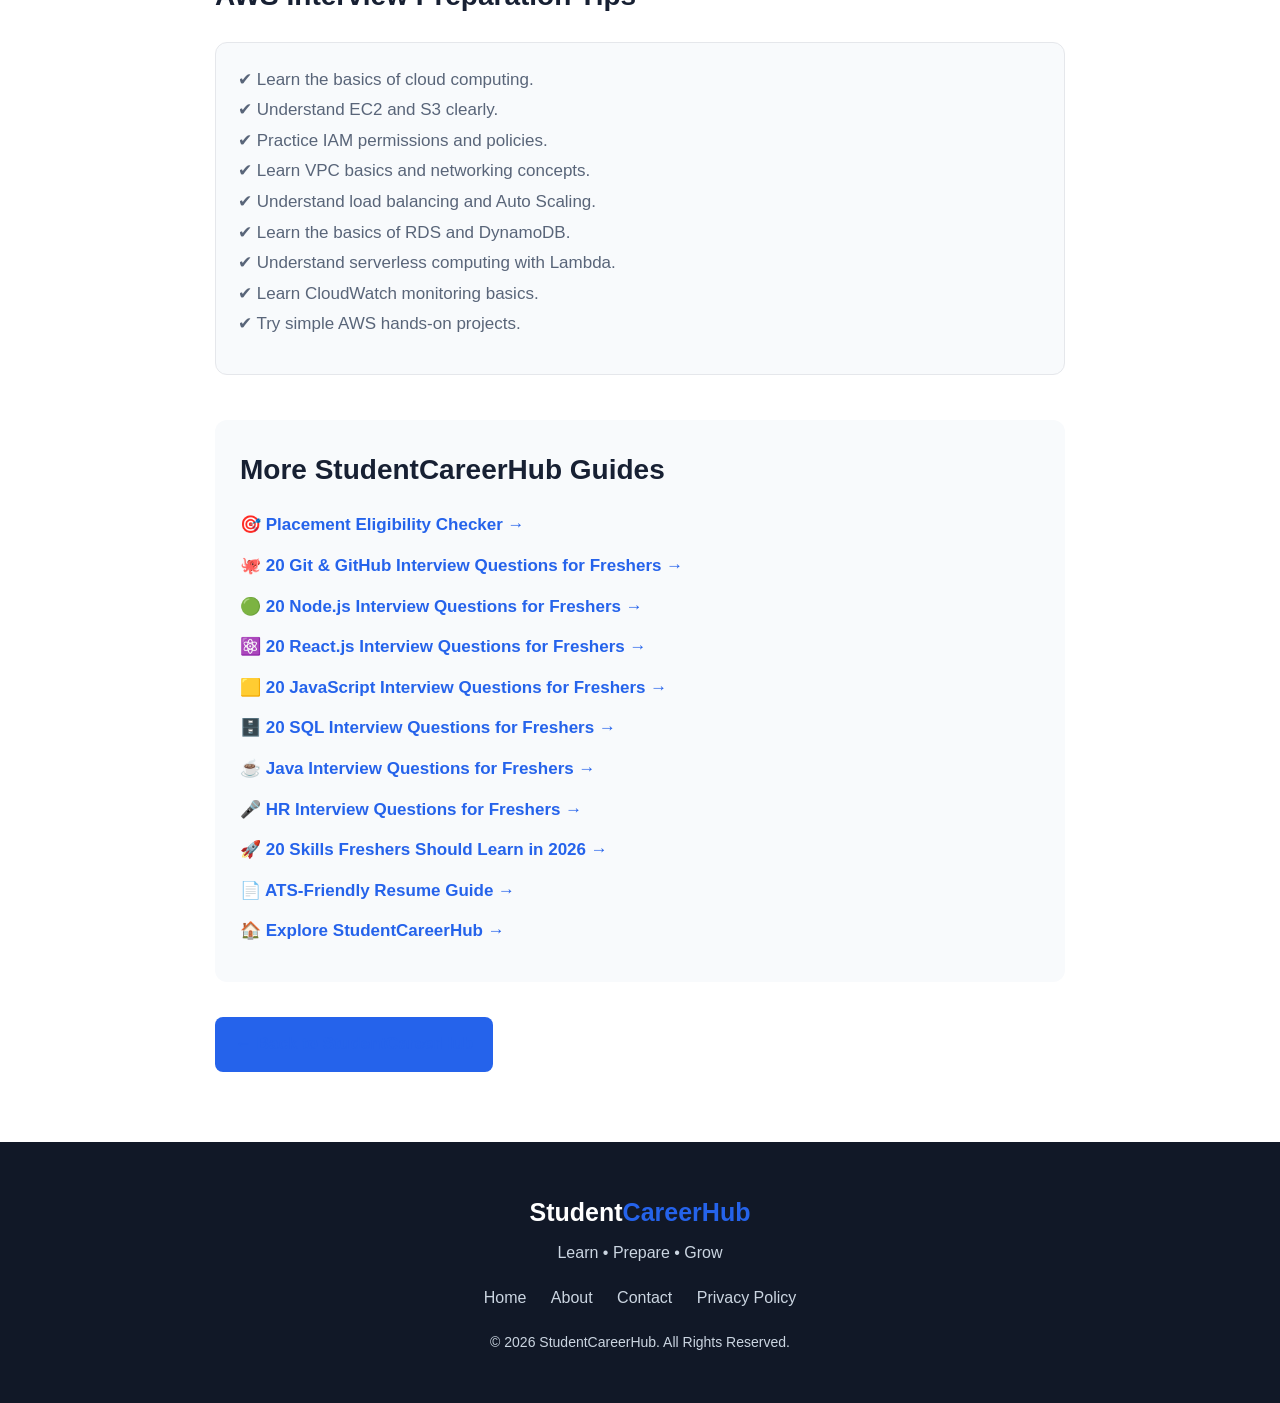
==== commit 26f260b2: "Add files via upload" ====
--- a/aws-cloud-interview-questions-2026.html
+++ b/aws-cloud-interview-questions-2026.html
@@ -1,4 +1,3 @@
-
 <!DOCTYPE html>
 <html lang="en">
 
@@ -597,6 +596,11 @@
 
             <h2>More StudentCareerHub Guides</h2>
 
+            <!-- NEW PLACEMENT ELIGIBILITY CHECKER LINK -->
+            <a href="placement-eligibility-checker.html">
+                🎯 Placement Eligibility Checker →
+            </a>
+
             <a href="git-github-interview-questions-2026.html">
                 🐙 20 Git & GitHub Interview Questions for Freshers →
             </a>
@@ -683,4 +687,4 @@
 
 </body>
 
-</html>
+</html>
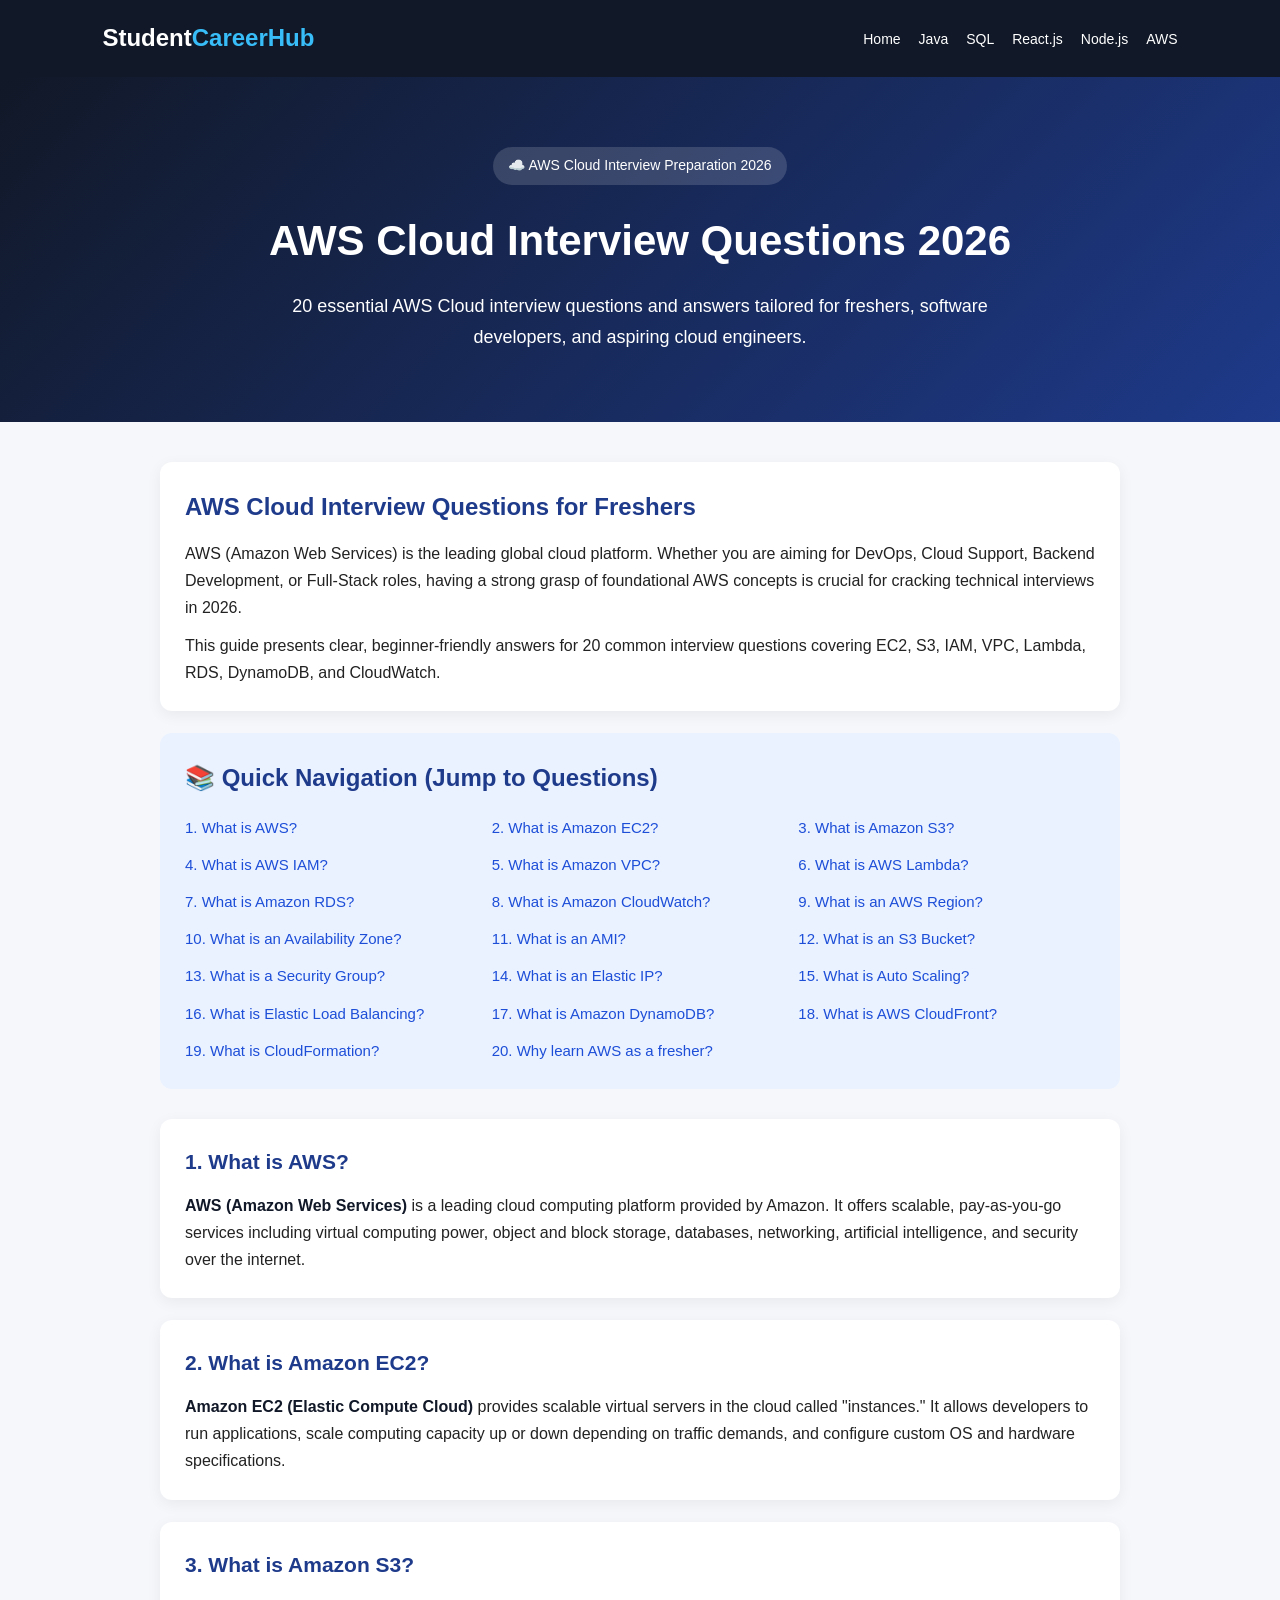
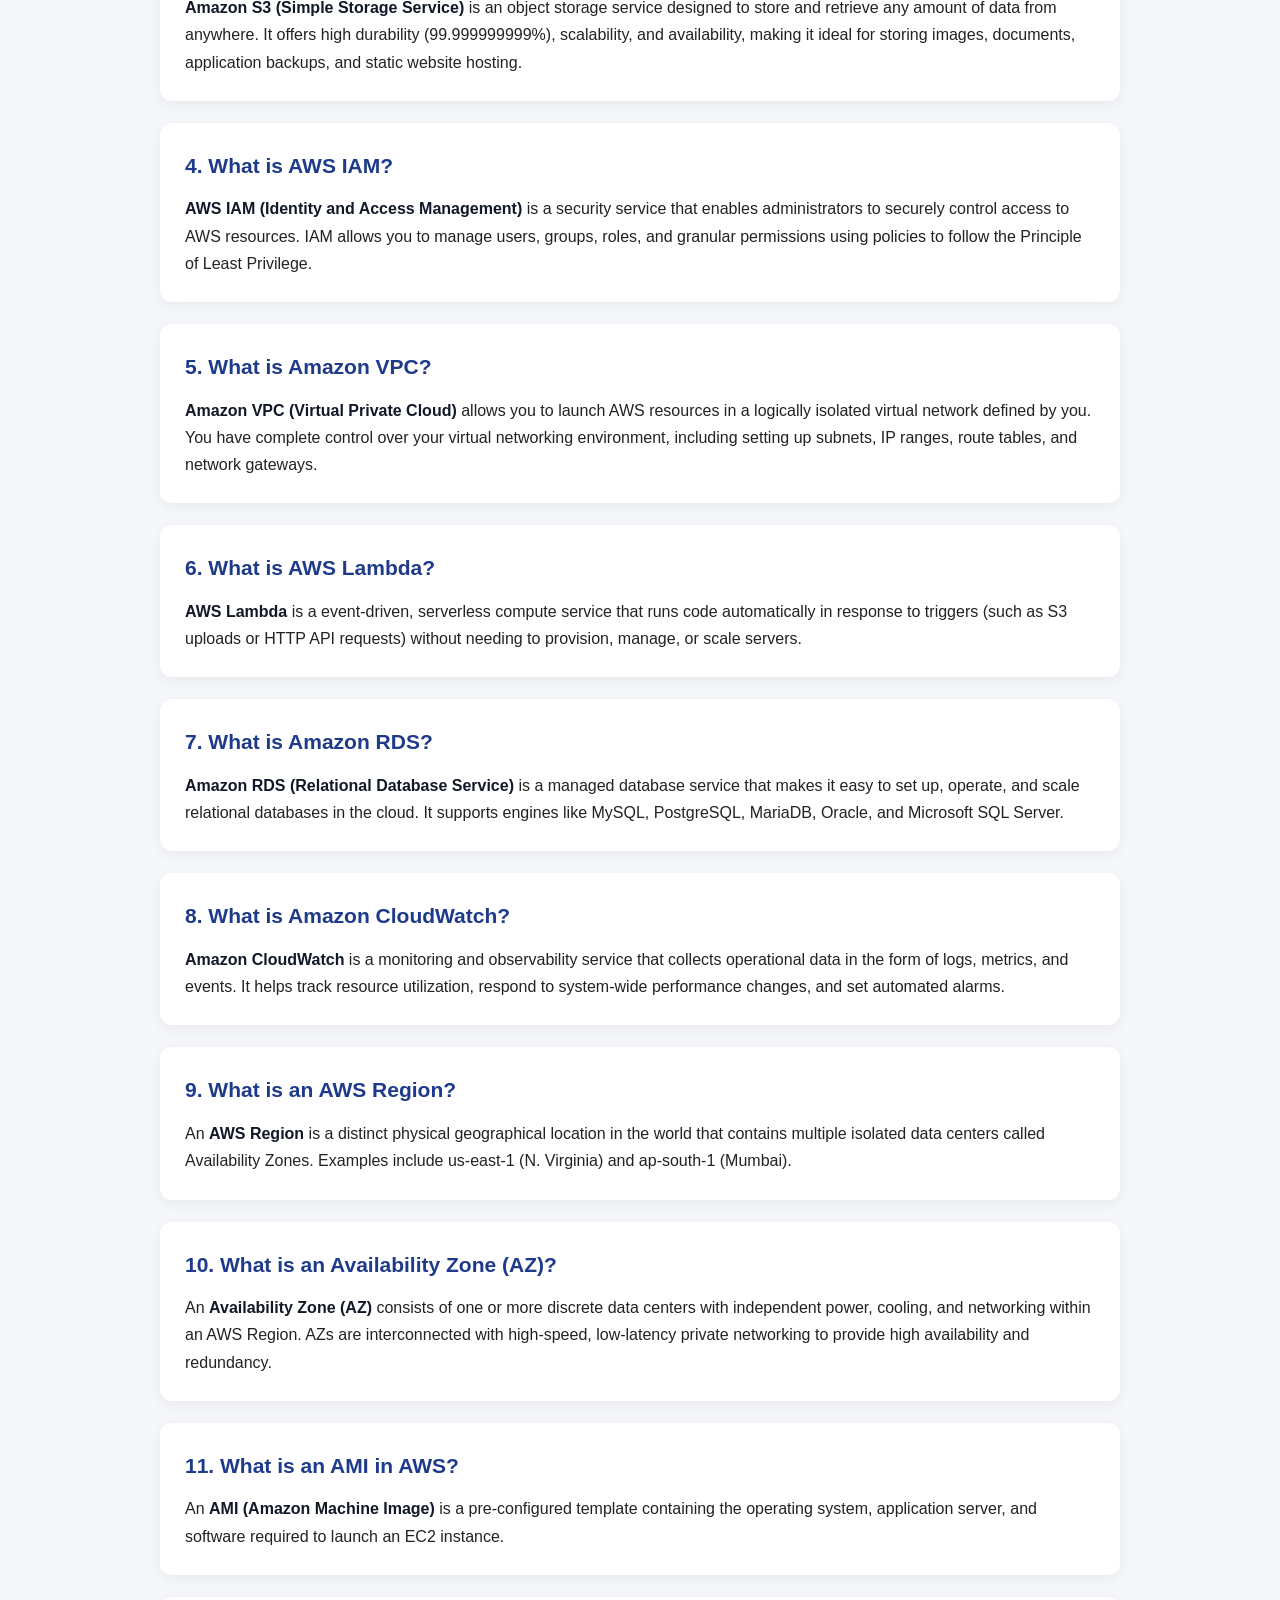
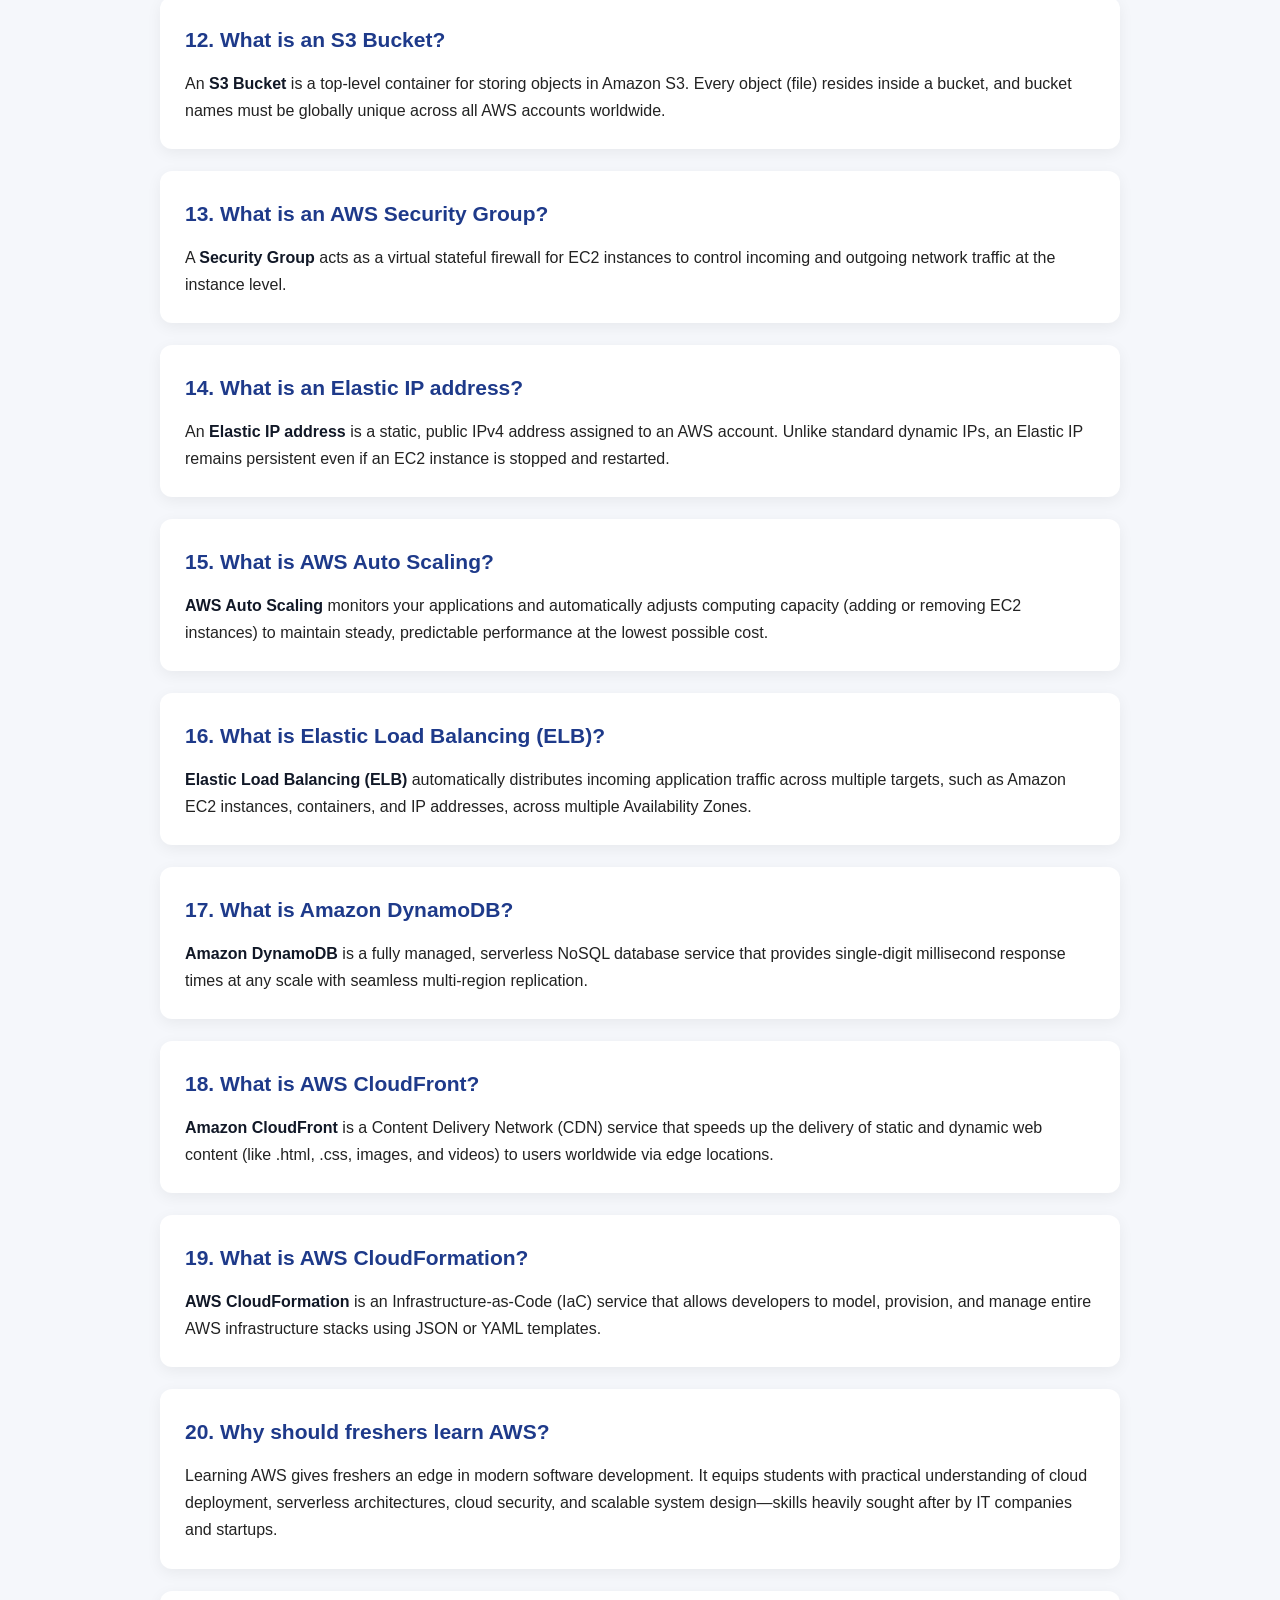
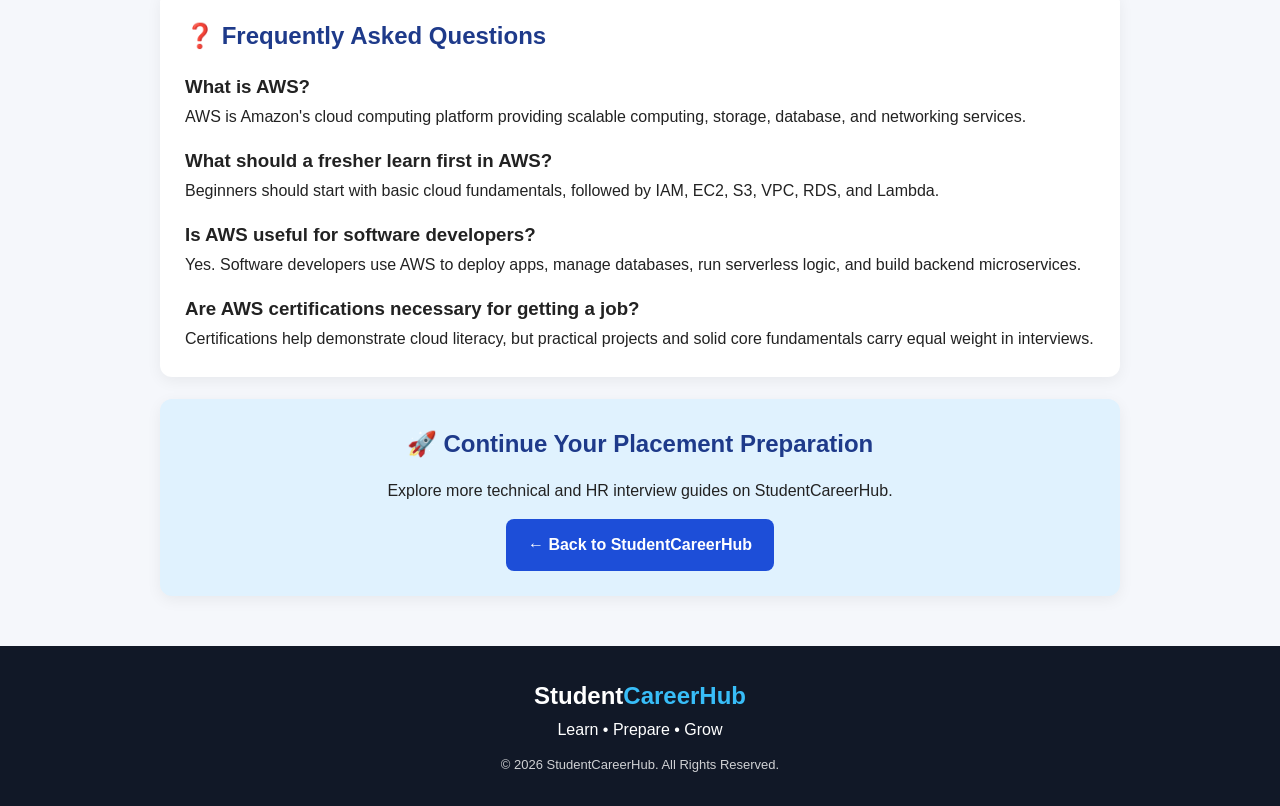
==== commit 1002d211: "Update aws-cloud-interview-questions-2026.html" ====
--- a/aws-cloud-interview-questions-2026.html
+++ b/aws-cloud-interview-questions-2026.html
@@ -2,689 +2,579 @@
 <html lang="en">
 
 <head>
-
     <meta charset="UTF-8">
-
     <meta name="viewport" content="width=device-width, initial-scale=1.0">
-
-    <title>20 AWS Cloud Interview Questions for Freshers in 2026 | StudentCareerHub</title>
-
-    <meta name="description"
-        content="Prepare for AWS Cloud interviews with 20 important AWS interview questions and simple answers for freshers in 2026. Learn EC2, S3, IAM, VPC, Lambda, RDS, CloudWatch and more.">
-
-    <meta name="keywords"
-        content="AWS interview questions for freshers, AWS Cloud interview questions 2026, AWS questions and answers, EC2 interview questions, S3 interview questions">
-
+    <meta name="theme-color" content="#1e3a8a">
+
+    <!-- SEO Meta Tags -->
+    <title>AWS Cloud Interview Questions 2026 | StudentCareerHub</title>
+    <meta name="description" content="Top 20 AWS Cloud interview questions and answers for freshers in 2026. Learn EC2, S3, IAM, VPC, Lambda, RDS, DynamoDB, and CloudWatch for cloud interviews.">
+    <meta name="keywords" content="AWS interview questions, AWS freshers 2026, EC2, S3, IAM, VPC, Lambda, RDS, DynamoDB, CloudWatch, cloud computing interview">
     <meta name="author" content="StudentCareerHub">
-
-    <meta name="robots" content="index, follow">
-
-    <link rel="canonical"
-        href="https://dwivediayush662-lang.github.io/studentcareerhub/aws-cloud-interview-questions-2026.html">
-
-    <link rel="stylesheet" href="style.css">
+    <meta name="robots" content="index, follow, max-image-preview:large, max-snippet:-1, max-video-preview:-1">
+
+    <!-- Canonical URL -->
+    <link rel="canonical" href="https://dwivediayush662-lang.github.io/studentcareerhub/aws-cloud-interview-questions-2026.html">
+
+    <!-- Open Graph (Facebook / LinkedIn) -->
+    <meta property="og:title" content="AWS Cloud Interview Questions 2026 | StudentCareerHub">
+    <meta property="og:description" content="Prepare for AWS interviews with 20 important questions covering EC2, S3, IAM, VPC, Lambda, RDS and CloudWatch.">
+    <meta property="og:type" content="article">
+    <meta property="og:url" content="https://dwivediayush662-lang.github.io/studentcareerhub/aws-cloud-interview-questions-2026.html">
+    <meta property="og:site_name" content="StudentCareerHub">
+    <meta property="og:locale" content="en_IN">
+
+    <!-- Twitter Card -->
+    <meta name="twitter:card" content="summary_large_image">
+    <meta name="twitter:title" content="AWS Cloud Interview Questions 2026 | StudentCareerHub">
+    <meta name="twitter:description" content="20 important AWS Cloud interview questions and answers for freshers and beginners.">
+
+    <!-- Article Schema -->
+    <script type="application/ld+json">
+    {
+      "@context": "https://schema.org",
+      "@type": "Article",
+      "headline": "AWS Cloud Interview Questions 2026",
+      "description": "Top AWS Cloud interview questions and answers for freshers in 2026.",
+      "author": {
+        "@type": "Organization",
+        "name": "StudentCareerHub",
+        "url": "https://dwivediayush662-lang.github.io/studentcareerhub/"
+      },
+      "publisher": {
+        "@type": "Organization",
+        "name": "StudentCareerHub",
+        "url": "https://dwivediayush662-lang.github.io/studentcareerhub/"
+      },
+      "mainEntityOfPage": {
+        "@type": "WebPage",
+        "@id": "https://dwivediayush662-lang.github.io/studentcareerhub/aws-cloud-interview-questions-2026.html"
+      },
+      "datePublished": "2026-09-03",
+      "dateModified": "2026-09-26"
+    }
+    </script>
+
+    <!-- Breadcrumb Schema -->
+    <script type="application/ld+json">
+    {
+      "@context": "https://schema.org",
+      "@type": "BreadcrumbList",
+      "itemListElement": [{
+        "@type": "ListItem",
+        "position": 1,
+        "name": "Home",
+        "item": "https://dwivediayush662-lang.github.io/studentcareerhub/"
+      },{
+        "@type": "ListItem",
+        "position": 2,
+        "name": "AWS Cloud Interview Questions 2026",
+        "item": "https://dwivediayush662-lang.github.io/studentcareerhub/aws-cloud-interview-questions-2026.html"
+      }]
+    }
+    </script>
+
+    <!-- FAQ Schema -->
+    <script type="application/ld+json">
+    {
+      "@context": "https://schema.org",
+      "@type": "FAQPage",
+      "mainEntity": [
+        {
+          "@type": "Question",
+          "name": "What is AWS?",
+          "acceptedAnswer": {
+            "@type": "Answer",
+            "text": "AWS (Amazon Web Services) is a comprehensive cloud computing platform providing scalable services including computing, storage, networking, and databases over the internet."
+          }
+        },
+        {
+          "@type": "Question",
+          "name": "What should a fresher learn first in AWS?",
+          "acceptedAnswer": {
+            "@type": "Answer",
+            "text": "Beginners should start with basic cloud computing concepts, followed by core services like IAM (security), EC2 (compute), S3 (storage), VPC (networking), RDS (database), and Lambda (serverless)."
+          }
+        },
+        {
+          "@type": "Question",
+          "name": "Is AWS useful for software developers?",
+          "acceptedAnswer": {
+            "@type": "Answer",
+            "text": "Yes. Software developers use AWS to deploy microservices, store media, configure managed relational databases, run serverless APIs, and monitor application health."
+          }
+        },
+        {
+          "@type": "Question",
+          "name": "Are AWS certifications necessary for getting a job?",
+          "acceptedAnswer": {
+            "@type": "Answer",
+            "text": "Certifications like AWS Certified Cloud Practitioner or Solutions Architect Associate validate foundational knowledge, but hands-on projects, architecture understanding, and interview prep are equally important."
+          }
+        }
+      ]
+    }
+    </script>
 
     <style>
-
-        .article-page {
-            max-width: 900px;
+        :root {
+            --primary-dark: #111827;
+            --brand-blue: #1e3a8a;
+            --accent-blue: #38bdf8;
+            --link-blue: #1d4ed8;
+            --bg-light: #f5f7fb;
+            --card-bg: #ffffff;
+            --text-dark: #222222;
+        }
+
+        * {
+            box-sizing: border-box;
+            margin: 0;
+            padding: 0;
+        }
+
+        body {
+            font-family: Arial, sans-serif;
+            line-height: 1.7;
+            background: var(--bg-light);
+            color: var(--text-dark);
+        }
+
+        header {
+            background: var(--primary-dark);
+            padding: 18px 8%;
+            position: sticky;
+            top: 0;
+            z-index: 1000;
+        }
+
+        .navbar {
+            display: flex;
+            justify-content: space-between;
+            align-items: center;
+            gap: 20px;
+        }
+
+        .logo {
+            font-size: 24px;
+            font-weight: bold;
+            color: white;
+        }
+
+        .logo span {
+            color: var(--accent-blue);
+        }
+
+        .nav-links {
+            display: flex;
+            list-style: none;
+            gap: 18px;
+            flex-wrap: wrap;
+        }
+
+        .nav-links a {
+            color: white;
+            text-decoration: none;
+            font-size: 14px;
+            transition: color 0.2s;
+        }
+
+        .nav-links a:hover {
+            color: var(--accent-blue);
+        }
+
+        .hero {
+            background: linear-gradient(135deg, var(--primary-dark), var(--brand-blue));
+            color: white;
+            padding: 70px 8%;
+            text-align: center;
+        }
+
+        .hero h1 {
+            font-size: 42px;
+            margin-bottom: 15px;
+        }
+
+        .hero p {
+            max-width: 750px;
             margin: auto;
-            padding: 70px 25px;
-        }
-
-        .article-header {
-            text-align: center;
-            margin-bottom: 45px;
-        }
-
-        .article-category {
+            font-size: 18px;
+        }
+
+        .badge {
             display: inline-block;
-            background: #fff7ed;
-            color: #c2410c;
+            background: rgba(255, 255, 255, 0.15);
             padding: 7px 15px;
-            border-radius: 50px;
-            font-weight: 700;
-            font-size: 13px;
-            margin-bottom: 15px;
-        }
-
-        .article-header h1 {
-            font-size: 45px;
-            line-height: 1.2;
-            margin-bottom: 18px;
-        }
-
-        .article-header p {
-            color: #667085;
-            font-size: 18px;
-        }
-
-        .article-content {
-            font-size: 17px;
-            line-height: 1.8;
-        }
-
-        .article-content h2 {
-            font-size: 28px;
-            margin-top: 40px;
-            margin-bottom: 15px;
-        }
-
-        .question {
-            background: #f8fafc;
-            border: 1px solid #e5e7eb;
+            border-radius: 20px;
+            margin-bottom: 20px;
+            font-size: 14px;
+        }
+
+        .container {
+            max-width: 1000px;
+            margin: 40px auto;
+            padding: 0 20px;
+        }
+
+        .article-intro,
+        .question,
+        .faq,
+        .cta {
+            background: var(--card-bg);
+            padding: 25px;
+            margin-bottom: 22px;
             border-radius: 12px;
-            padding: 22px;
-            margin: 20px 0;
-        }
-
-        .question h3 {
-            color: #172033;
-            margin-bottom: 10px;
-        }
-
-        .question p {
-            color: #596579;
-        }
-
-        .tip-box {
-            background: #fff7ed;
-            border-left: 5px solid #f97316;
-            padding: 20px;
-            margin: 30px 0;
-            border-radius: 8px;
-        }
-
-        .related-links {
-            background: #f8fafc;
+            box-shadow: 0 4px 15px rgba(0, 0, 0, 0.06);
+        }
+
+        .article-intro h2,
+        .question h2,
+        .faq h2,
+        .cta h2 {
+            color: var(--brand-blue);
+            margin-bottom: 12px;
+        }
+
+        .question h2 {
+            font-size: 21px;
+        }
+
+        .question strong {
+            color: var(--primary-dark);
+        }
+
+        .toc {
+            background: #eaf2ff;
             padding: 25px;
             border-radius: 12px;
-            margin-top: 45px;
-        }
-
-        .related-links h2 {
-            margin-top: 0;
-        }
-
-        .related-links a {
-            display: block;
-            margin: 10px 0;
-            color: #2563eb;
-            font-weight: 600;
+            margin-bottom: 30px;
+        }
+
+        .toc h2 {
+            margin-bottom: 15px;
+            color: var(--brand-blue);
+        }
+
+        .toc-grid {
+            display: grid;
+            grid-template-columns: repeat(auto-fit, minmax(280px, 1fr));
+            gap: 10px;
+            list-style: none;
+        }
+
+        .toc-grid a {
+            color: var(--link-blue);
             text-decoration: none;
-        }
-
-        .back-button {
+            font-size: 15px;
+        }
+
+        .toc-grid a:hover {
+            text-decoration: underline;
+        }
+
+        .cta {
+            text-align: center;
+            background: #e0f2fe;
+        }
+
+        .cta a {
             display: inline-block;
-            margin-top: 35px;
-            padding: 12px 20px;
-            background: #2563eb;
+            margin-top: 15px;
+            background: var(--link-blue);
             color: white;
+            padding: 12px 22px;
+            border-radius: 8px;
             text-decoration: none;
-            border-radius: 8px;
-            font-weight: 700;
-        }
-
-        @media (max-width: 600px) {
-
-            .article-header h1 {
-                font-size: 32px;
+            font-weight: bold;
+        }
+
+        .cta a:hover {
+            background: #1e40af;
+        }
+
+        footer {
+            background: var(--primary-dark);
+            color: white;
+            text-align: center;
+            padding: 30px 20px;
+            margin-top: 50px;
+        }
+
+        footer a {
+            color: #93c5fd;
+            margin: 0 8px;
+            text-decoration: none;
+        }
+
+        @media (max-width: 700px) {
+            .navbar {
+                flex-direction: column;
             }
 
-            .article-content {
+            .nav-links {
+                justify-content: center;
+            }
+
+            .hero h1 {
+                font-size: 30px;
+            }
+
+            .hero p {
                 font-size: 16px;
             }
-
-        }
-
+        }
     </style>
-
 </head>
 
-
 <body>
 
-
-<header>
-
-    <nav class="navbar">
-
+    <header>
+        <nav class="navbar" aria-label="Main Navigation">
+            <div class="logo">
+                Student<span>CareerHub</span>
+            </div>
+            <ul class="nav-links">
+                <li><a href="index.html">Home</a></li>
+                <li><a href="java-interview-questions-2026.html">Java</a></li>
+                <li><a href="sql-interview-questions-2026.html">SQL</a></li>
+                <li><a href="reactjs-interview-questions-2026.html">React.js</a></li>
+                <li><a href="nodejs-interview-questions-2026.html">Node.js</a></li>
+                <li><a href="aws-cloud-interview-questions-2026.html">AWS</a></li>
+            </ul>
+        </nav>
+    </header>
+
+    <section class="hero">
+        <div class="badge">☁️ AWS Cloud Interview Preparation 2026</div>
+        <h1>AWS Cloud Interview Questions 2026</h1>
+        <p>
+            20 essential AWS Cloud interview questions and answers tailored for freshers, software developers, and aspiring cloud engineers.
+        </p>
+    </section>
+
+    <main class="container">
+
+        <section class="article-intro">
+            <h2>AWS Cloud Interview Questions for Freshers</h2>
+            <p>
+                AWS (Amazon Web Services) is the leading global cloud platform. Whether you are aiming for DevOps, Cloud Support, Backend Development, or Full-Stack roles, having a strong grasp of foundational AWS concepts is crucial for cracking technical interviews in 2026.
+            </p>
+            <p style="margin-top: 10px;">
+                This guide presents clear, beginner-friendly answers for 20 common interview questions covering EC2, S3, IAM, VPC, Lambda, RDS, DynamoDB, and CloudWatch.
+            </p>
+        </section>
+
+        <!-- Complete Table of Contents -->
+        <section class="toc">
+            <h2>📚 Quick Navigation (Jump to Questions)</h2>
+            <ul class="toc-grid">
+                <li><a href="#q1">1. What is AWS?</a></li>
+                <li><a href="#q2">2. What is Amazon EC2?</a></li>
+                <li><a href="#q3">3. What is Amazon S3?</a></li>
+                <li><a href="#q4">4. What is AWS IAM?</a></li>
+                <li><a href="#q5">5. What is Amazon VPC?</a></li>
+                <li><a href="#q6">6. What is AWS Lambda?</a></li>
+                <li><a href="#q7">7. What is Amazon RDS?</a></li>
+                <li><a href="#q8">8. What is Amazon CloudWatch?</a></li>
+                <li><a href="#q9">9. What is an AWS Region?</a></li>
+                <li><a href="#q10">10. What is an Availability Zone?</a></li>
+                <li><a href="#q11">11. What is an AMI?</a></li>
+                <li><a href="#q12">12. What is an S3 Bucket?</a></li>
+                <li><a href="#q13">13. What is a Security Group?</a></li>
+                <li><a href="#q14">14. What is an Elastic IP?</a></li>
+                <li><a href="#q15">15. What is Auto Scaling?</a></li>
+                <li><a href="#q16">16. What is Elastic Load Balancing?</a></li>
+                <li><a href="#q17">17. What is Amazon DynamoDB?</a></li>
+                <li><a href="#q18">18. What is AWS CloudFront?</a></li>
+                <li><a href="#q19">19. What is CloudFormation?</a></li>
+                <li><a href="#q20">20. Why learn AWS as a fresher?</a></li>
+            </ul>
+        </section>
+
+        <!-- Question List -->
+        <article class="question" id="q1">
+            <h2>1. What is AWS?</h2>
+            <p>
+                <strong>AWS (Amazon Web Services)</strong> is a leading cloud computing platform provided by Amazon. It offers scalable, pay-as-you-go services including virtual computing power, object and block storage, databases, networking, artificial intelligence, and security over the internet.
+            </p>
+        </article>
+
+        <article class="question" id="q2">
+            <h2>2. What is Amazon EC2?</h2>
+            <p>
+                <strong>Amazon EC2 (Elastic Compute Cloud)</strong> provides scalable virtual servers in the cloud called "instances." It allows developers to run applications, scale computing capacity up or down depending on traffic demands, and configure custom OS and hardware specifications.
+            </p>
+        </article>
+
+        <article class="question" id="q3">
+            <h2>3. What is Amazon S3?</h2>
+            <p>
+                <strong>Amazon S3 (Simple Storage Service)</strong> is an object storage service designed to store and retrieve any amount of data from anywhere. It offers high durability (99.999999999%), scalability, and availability, making it ideal for storing images, documents, application backups, and static website hosting.
+            </p>
+        </article>
+
+        <article class="question" id="q4">
+            <h2>4. What is AWS IAM?</h2>
+            <p>
+                <strong>AWS IAM (Identity and Access Management)</strong> is a security service that enables administrators to securely control access to AWS resources. IAM allows you to manage users, groups, roles, and granular permissions using policies to follow the Principle of Least Privilege.
+            </p>
+        </article>
+
+        <article class="question" id="q5">
+            <h2>5. What is Amazon VPC?</h2>
+            <p>
+                <strong>Amazon VPC (Virtual Private Cloud)</strong> allows you to launch AWS resources in a logically isolated virtual network defined by you. You have complete control over your virtual networking environment, including setting up subnets, IP ranges, route tables, and network gateways.
+            </p>
+        </article>
+
+        <article class="question" id="q6">
+            <h2>6. What is AWS Lambda?</h2>
+            <p>
+                <strong>AWS Lambda</strong> is a event-driven, serverless compute service that runs code automatically in response to triggers (such as S3 uploads or HTTP API requests) without needing to provision, manage, or scale servers.
+            </p>
+        </article>
+
+        <article class="question" id="q7">
+            <h2>7. What is Amazon RDS?</h2>
+            <p>
+                <strong>Amazon RDS (Relational Database Service)</strong> is a managed database service that makes it easy to set up, operate, and scale relational databases in the cloud. It supports engines like MySQL, PostgreSQL, MariaDB, Oracle, and Microsoft SQL Server.
+            </p>
+        </article>
+
+        <article class="question" id="q8">
+            <h2>8. What is Amazon CloudWatch?</h2>
+            <p>
+                <strong>Amazon CloudWatch</strong> is a monitoring and observability service that collects operational data in the form of logs, metrics, and events. It helps track resource utilization, respond to system-wide performance changes, and set automated alarms.
+            </p>
+        </article>
+
+        <article class="question" id="q9">
+            <h2>9. What is an AWS Region?</h2>
+            <p>
+                An <strong>AWS Region</strong> is a distinct physical geographical location in the world that contains multiple isolated data centers called Availability Zones. Examples include us-east-1 (N. Virginia) and ap-south-1 (Mumbai).
+            </p>
+        </article>
+
+        <article class="question" id="q10">
+            <h2>10. What is an Availability Zone (AZ)?</h2>
+            <p>
+                An <strong>Availability Zone (AZ)</strong> consists of one or more discrete data centers with independent power, cooling, and networking within an AWS Region. AZs are interconnected with high-speed, low-latency private networking to provide high availability and redundancy.
+            </p>
+        </article>
+
+        <article class="question" id="q11">
+            <h2>11. What is an AMI in AWS?</h2>
+            <p>
+                An <strong>AMI (Amazon Machine Image)</strong> is a pre-configured template containing the operating system, application server, and software required to launch an EC2 instance.
+            </p>
+        </article>
+
+        <article class="question" id="q12">
+            <h2>12. What is an S3 Bucket?</h2>
+            <p>
+                An <strong>S3 Bucket</strong> is a top-level container for storing objects in Amazon S3. Every object (file) resides inside a bucket, and bucket names must be globally unique across all AWS accounts worldwide.
+            </p>
+        </article>
+
+        <article class="question" id="q13">
+            <h2>13. What is an AWS Security Group?</h2>
+            <p>
+                A <strong>Security Group</strong> acts as a virtual stateful firewall for EC2 instances to control incoming and outgoing network traffic at the instance level.
+            </p>
+        </article>
+
+        <article class="question" id="q14">
+            <h2>14. What is an Elastic IP address?</h2>
+            <p>
+                An <strong>Elastic IP address</strong> is a static, public IPv4 address assigned to an AWS account. Unlike standard dynamic IPs, an Elastic IP remains persistent even if an EC2 instance is stopped and restarted.
+            </p>
+        </article>
+
+        <article class="question" id="q15">
+            <h2>15. What is AWS Auto Scaling?</h2>
+            <p>
+                <strong>AWS Auto Scaling</strong> monitors your applications and automatically adjusts computing capacity (adding or removing EC2 instances) to maintain steady, predictable performance at the lowest possible cost.
+            </p>
+        </article>
+
+        <article class="question" id="q16">
+            <h2>16. What is Elastic Load Balancing (ELB)?</h2>
+            <p>
+                <strong>Elastic Load Balancing (ELB)</strong> automatically distributes incoming application traffic across multiple targets, such as Amazon EC2 instances, containers, and IP addresses, across multiple Availability Zones.
+            </p>
+        </article>
+
+        <article class="question" id="q17">
+            <h2>17. What is Amazon DynamoDB?</h2>
+            <p>
+                <strong>Amazon DynamoDB</strong> is a fully managed, serverless NoSQL database service that provides single-digit millisecond response times at any scale with seamless multi-region replication.
+            </p>
+        </article>
+
+        <article class="question" id="q18">
+            <h2>18. What is AWS CloudFront?</h2>
+            <p>
+                <strong>Amazon CloudFront</strong> is a Content Delivery Network (CDN) service that speeds up the delivery of static and dynamic web content (like .html, .css, images, and videos) to users worldwide via edge locations.
+            </p>
+        </article>
+
+        <article class="question" id="q19">
+            <h2>19. What is AWS CloudFormation?</h2>
+            <p>
+                <strong>AWS CloudFormation</strong> is an Infrastructure-as-Code (IaC) service that allows developers to model, provision, and manage entire AWS infrastructure stacks using JSON or YAML templates.
+            </p>
+        </article>
+
+        <article class="question" id="q20">
+            <h2>20. Why should freshers learn AWS?</h2>
+            <p>
+                Learning AWS gives freshers an edge in modern software development. It equips students with practical understanding of cloud deployment, serverless architectures, cloud security, and scalable system design—skills heavily sought after by IT companies and startups.
+            </p>
+        </article>
+
+        <!-- FAQ Section -->
+        <section class="faq">
+            <h2>❓ Frequently Asked Questions</h2>
+
+            <div style="margin-top: 15px;">
+                <h3>What is AWS?</h3>
+                <p>AWS is Amazon's cloud computing platform providing scalable computing, storage, database, and networking services.</p>
+            </div>
+
+            <div style="margin-top: 15px;">
+                <h3>What should a fresher learn first in AWS?</h3>
+                <p>Beginners should start with basic cloud fundamentals, followed by IAM, EC2, S3, VPC, RDS, and Lambda.</p>
+            </div>
+
+            <div style="margin-top: 15px;">
+                <h3>Is AWS useful for software developers?</h3>
+                <p>Yes. Software developers use AWS to deploy apps, manage databases, run serverless logic, and build backend microservices.</p>
+            </div>
+
+            <div style="margin-top: 15px;">
+                <h3>Are AWS certifications necessary for getting a job?</h3>
+                <p>Certifications help demonstrate cloud literacy, but practical projects and solid core fundamentals carry equal weight in interviews.</p>
+            </div>
+        </section>
+
+        <section class="cta">
+            <h2>🚀 Continue Your Placement Preparation</h2>
+            <p>Explore more technical and HR interview guides on StudentCareerHub.</p>
+            <a href="index.html">← Back to StudentCareerHub</a>
+        </section>
+
+    </main>
+
+    <footer>
         <div class="logo">
             Student<span>CareerHub</span>
         </div>
-
-        <ul class="nav-links">
-
-            <li>
-                <a href="index.html">Home</a>
-            </li>
-
-            <li>
-                <a href="index.html#jobs">Jobs</a>
-            </li>
-
-            <li>
-                <a href="index.html#study">Study</a>
-            </li>
-
-            <li>
-                <a href="index.html#coding">Coding</a>
-            </li>
-
-            <li>
-                <a href="index.html#ai">AI Tools</a>
-            </li>
-
-            <li>
-                <a href="index.html#resume">Resume</a>
-            </li>
-
-            <li>
-                <a href="index.html#interview">Interview</a>
-            </li>
-
-        </ul>
-
-    </nav>
-
-</header>
-
-
-
-<main class="article-page">
-
-
-    <div class="article-header">
-
-        <span class="article-category">
-            AWS CLOUD INTERVIEW
-        </span>
-
-        <h1>
-            20 AWS Cloud Interview Questions for Freshers in 2026
-        </h1>
-
-        <p>
-            Prepare for AWS Cloud interviews with important
-            questions, simple answers and practical concepts.
+        <p>Learn • Prepare • Grow</p>
+        <p style="margin-top: 10px; font-size: 13px; opacity: 0.8;">
+            © 2026 StudentCareerHub. All Rights Reserved.
         </p>
-
-    </div>
-
-
-
-    <div class="article-content">
-
-
-        <p>
-            Amazon Web Services (AWS) is a cloud computing platform
-            that provides infrastructure, storage, databases,
-            networking, security, serverless computing and many
-            other services. AWS fundamentals are useful for freshers
-            preparing for cloud and software development roles.
-        </p>
-
-
-        <div class="tip-box">
-
-            <strong>Interview Tip:</strong>
-
-            Don't try to memorize hundreds of AWS services.
-            Start with core services such as EC2, S3, IAM, VPC,
-            RDS, Lambda and CloudWatch.
-
-        </div>
-
-
-
-        <h2>1. What is Cloud Computing?</h2>
-
-        <div class="question">
-
-            <h3>Answer</h3>
-
-            <p>
-                Cloud computing is a model for accessing computing
-                resources such as servers, storage, databases and
-                networking over a network, typically on demand.
-            </p>
-
-        </div>
-
-
-
-        <h2>2. What is AWS?</h2>
-
-        <div class="question">
-
-            <h3>Answer</h3>
-
-            <p>
-                AWS, or Amazon Web Services, is a cloud platform
-                that provides a large collection of infrastructure,
-                platform and managed services.
-            </p>
-
-        </div>
-
-
-
-        <h2>3. What is an AWS Region?</h2>
-
-        <div class="question">
-
-            <h3>Answer</h3>
-
-            <p>
-                An AWS Region is a geographic area containing
-                multiple AWS Availability Zones. Customers choose
-                regions based on factors such as latency,
-                requirements and service availability.
-            </p>
-
-        </div>
-
-
-
-        <h2>4. What is an Availability Zone?</h2>
-
-        <div class="question">
-
-            <h3>Answer</h3>
-
-            <p>
-                An Availability Zone is an isolated location within
-                an AWS Region that contains one or more data centers.
-                Multiple Availability Zones help applications improve
-                resilience and availability.
-            </p>
-
-        </div>
-
-
-
-        <h2>5. What is Amazon EC2?</h2>
-
-        <div class="question">
-
-            <h3>Answer</h3>
-
-            <p>
-                Amazon EC2 provides resizable compute capacity in
-                the cloud. It allows users to run virtual servers
-                called instances.
-            </p>
-
-        </div>
-
-
-
-        <h2>6. What is Amazon S3?</h2>
-
-        <div class="question">
-
-            <h3>Answer</h3>
-
-            <p>
-                Amazon S3 is an object storage service used to store
-                and retrieve data such as files, images, documents
-                and backups.
-            </p>
-
-        </div>
-
-
-
-        <h2>7. What is IAM?</h2>
-
-        <div class="question">
-
-            <h3>Answer</h3>
-
-            <p>
-                AWS Identity and Access Management (IAM) helps
-                control authentication and authorization for AWS
-                resources. IAM policies can define what actions
-                identities are allowed or denied.
-            </p>
-
-        </div>
-
-
-
-        <h2>8. What is Amazon VPC?</h2>
-
-        <div class="question">
-
-            <h3>Answer</h3>
-
-            <p>
-                Amazon VPC allows users to create a logically
-                isolated virtual network in AWS. It can contain
-                subnets, route tables, gateways and other networking
-                components.
-            </p>
-
-        </div>
-
-
-
-        <h2>9. What is a Security Group?</h2>
-
-        <div class="question">
-
-            <h3>Answer</h3>
-
-            <p>
-                A security group acts as a virtual firewall for
-                supported AWS resources such as EC2 instances.
-                It controls allowed inbound and outbound network
-                traffic using rules.
-            </p>
-
-        </div>
-
-
-
-        <h2>10. What is Elastic Load Balancing?</h2>
-
-        <div class="question">
-
-            <h3>Answer</h3>
-
-            <p>
-                Elastic Load Balancing distributes incoming
-                application traffic across multiple targets such
-                as EC2 instances. It can help improve availability
-                and scalability.
-            </p>
-
-        </div>
-
-
-
-        <h2>11. What is Auto Scaling?</h2>
-
-        <div class="question">
-
-            <h3>Answer</h3>
-
-            <p>
-                AWS Auto Scaling can automatically adjust resources
-                according to configured conditions or demand.
-                Amazon EC2 Auto Scaling, for example, can maintain
-                the desired number of instances in an Auto Scaling
-                group.
-            </p>
-
-        </div>
-
-
-
-        <h2>12. What is Amazon CloudFront?</h2>
-
-        <div class="question">
-
-            <h3>Answer</h3>
-
-            <p>
-                Amazon CloudFront is a content delivery network
-                service that distributes content through a global
-                network of edge locations to reduce latency for
-                users.
-            </p>
-
-        </div>
-
-
-
-        <h2>13. What is Amazon Route 53?</h2>
-
-        <div class="question">
-
-            <h3>Answer</h3>
-
-            <p>
-                Amazon Route 53 is a highly available and scalable
-                DNS and domain management service. It can route
-                users to applications and other resources.
-            </p>
-
-        </div>
-
-
-
-        <h2>14. What is Amazon RDS?</h2>
-
-        <div class="question">
-
-            <h3>Answer</h3>
-
-            <p>
-                Amazon RDS is a managed relational database service.
-                It simplifies tasks such as database setup,
-                backups, patching and scaling for supported database
-                engines.
-            </p>
-
-        </div>
-
-
-
-        <h2>15. What is DynamoDB?</h2>
-
-        <div class="question">
-
-            <h3>Answer</h3>
-
-            <p>
-                Amazon DynamoDB is a managed NoSQL database service
-                designed to provide fast and predictable performance
-                at scale.
-            </p>
-
-        </div>
-
-
-
-        <h2>16. What is AWS Lambda?</h2>
-
-        <div class="question">
-
-            <h3>Answer</h3>
-
-            <p>
-                AWS Lambda is a serverless compute service that runs
-                code in response to events without requiring the
-                developer to manage servers directly.
-            </p>
-
-        </div>
-
-
-
-        <h2>17. What is Amazon EBS?</h2>
-
-        <div class="question">
-
-            <h3>Answer</h3>
-
-            <p>
-                Amazon Elastic Block Store (EBS) provides persistent
-                block storage volumes that can be attached to
-                supported compute instances such as EC2.
-            </p>
-
-        </div>
-
-
-
-        <h2>18. What is Amazon CloudWatch?</h2>
-
-        <div class="question">
-
-            <h3>Answer</h3>
-
-            <p>
-                Amazon CloudWatch is a monitoring and observability
-                service that can collect metrics, logs and other
-                monitoring information from AWS resources and
-                applications.
-            </p>
-
-        </div>
-
-
-
-        <h2>19. What is the difference between scalability and elasticity?</h2>
-
-        <div class="question">
-
-            <h3>Answer</h3>
-
-            <p>
-                Scalability refers to the ability of a system to
-                handle increased workload by adding resources.
-                Elasticity refers to automatically adjusting
-                resources up or down as demand changes.
-            </p>
-
-        </div>
-
-
-
-        <h2>20. Why is AWS important for freshers?</h2>
-
-        <div class="question">
-
-            <h3>Answer</h3>
-
-            <p>
-                AWS knowledge is useful because cloud services are
-                widely used for hosting applications, storing data,
-                networking, monitoring and deploying software.
-                Understanding core AWS services can help freshers
-                prepare for cloud, DevOps and software development
-                roles.
-            </p>
-
-        </div>
-
-
-
-        <h2>AWS Interview Preparation Tips</h2>
-
-        <div class="question">
-
-            <p>
-                ✔ Learn the basics of cloud computing.<br>
-                ✔ Understand EC2 and S3 clearly.<br>
-                ✔ Practice IAM permissions and policies.<br>
-                ✔ Learn VPC basics and networking concepts.<br>
-                ✔ Understand load balancing and Auto Scaling.<br>
-                ✔ Learn the basics of RDS and DynamoDB.<br>
-                ✔ Understand serverless computing with Lambda.<br>
-                ✔ Learn CloudWatch monitoring basics.<br>
-                ✔ Try simple AWS hands-on projects.
-            </p>
-
-        </div>
-
-
-
-        <div class="related-links">
-
-            <h2>More StudentCareerHub Guides</h2>
-
-            <!-- NEW PLACEMENT ELIGIBILITY CHECKER LINK -->
-            <a href="placement-eligibility-checker.html">
-                🎯 Placement Eligibility Checker →
-            </a>
-
-            <a href="git-github-interview-questions-2026.html">
-                🐙 20 Git & GitHub Interview Questions for Freshers →
-            </a>
-
-            <a href="nodejs-interview-questions-2026.html">
-                🟢 20 Node.js Interview Questions for Freshers →
-            </a>
-
-            <a href="reactjs-interview-questions-2026.html">
-                ⚛️ 20 React.js Interview Questions for Freshers →
-            </a>
-
-            <a href="javascript-interview-questions-2026.html">
-                🟨 20 JavaScript Interview Questions for Freshers →
-            </a>
-
-            <a href="sql-interview-questions-2026.html">
-                🗄️ 20 SQL Interview Questions for Freshers →
-            </a>
-
-            <a href="java-interview-questions.html">
-                ☕ Java Interview Questions for Freshers →
-            </a>
-
-            <a href="hr-interview-questions.html">
-                🎤 HR Interview Questions for Freshers →
-            </a>
-
-            <a href="skills-for-freshers-2026.html">
-                🚀 20 Skills Freshers Should Learn in 2026 →
-            </a>
-
-            <a href="ats-friendly-resume.html">
-                📄 ATS-Friendly Resume Guide →
-            </a>
-
-            <a href="index.html">
-                🏠 Explore StudentCareerHub →
-            </a>
-
-        </div>
-
-
-
-        <a href="index.html" class="back-button">
-            ← Back to StudentCareerHub
-        </a>
-
-
-    </div>
-
-</main>
-
-
-
-<footer>
-
-    <div class="footer-logo">
-        Student<span>CareerHub</span>
-    </div>
-
-    <p>
-        Learn • Prepare • Grow
-    </p>
-
-    <div class="footer-links">
-
-        <a href="index.html">Home</a>
-
-        <a href="#">About</a>
-
-        <a href="#">Contact</a>
-
-        <a href="#">Privacy Policy</a>
-
-    </div>
-
-    <p class="copyright">
-        © 2026 StudentCareerHub. All Rights Reserved.
-    </p>
-
-</footer>
-
+    </footer>
 
 </body>
 
-</html>+</html>
